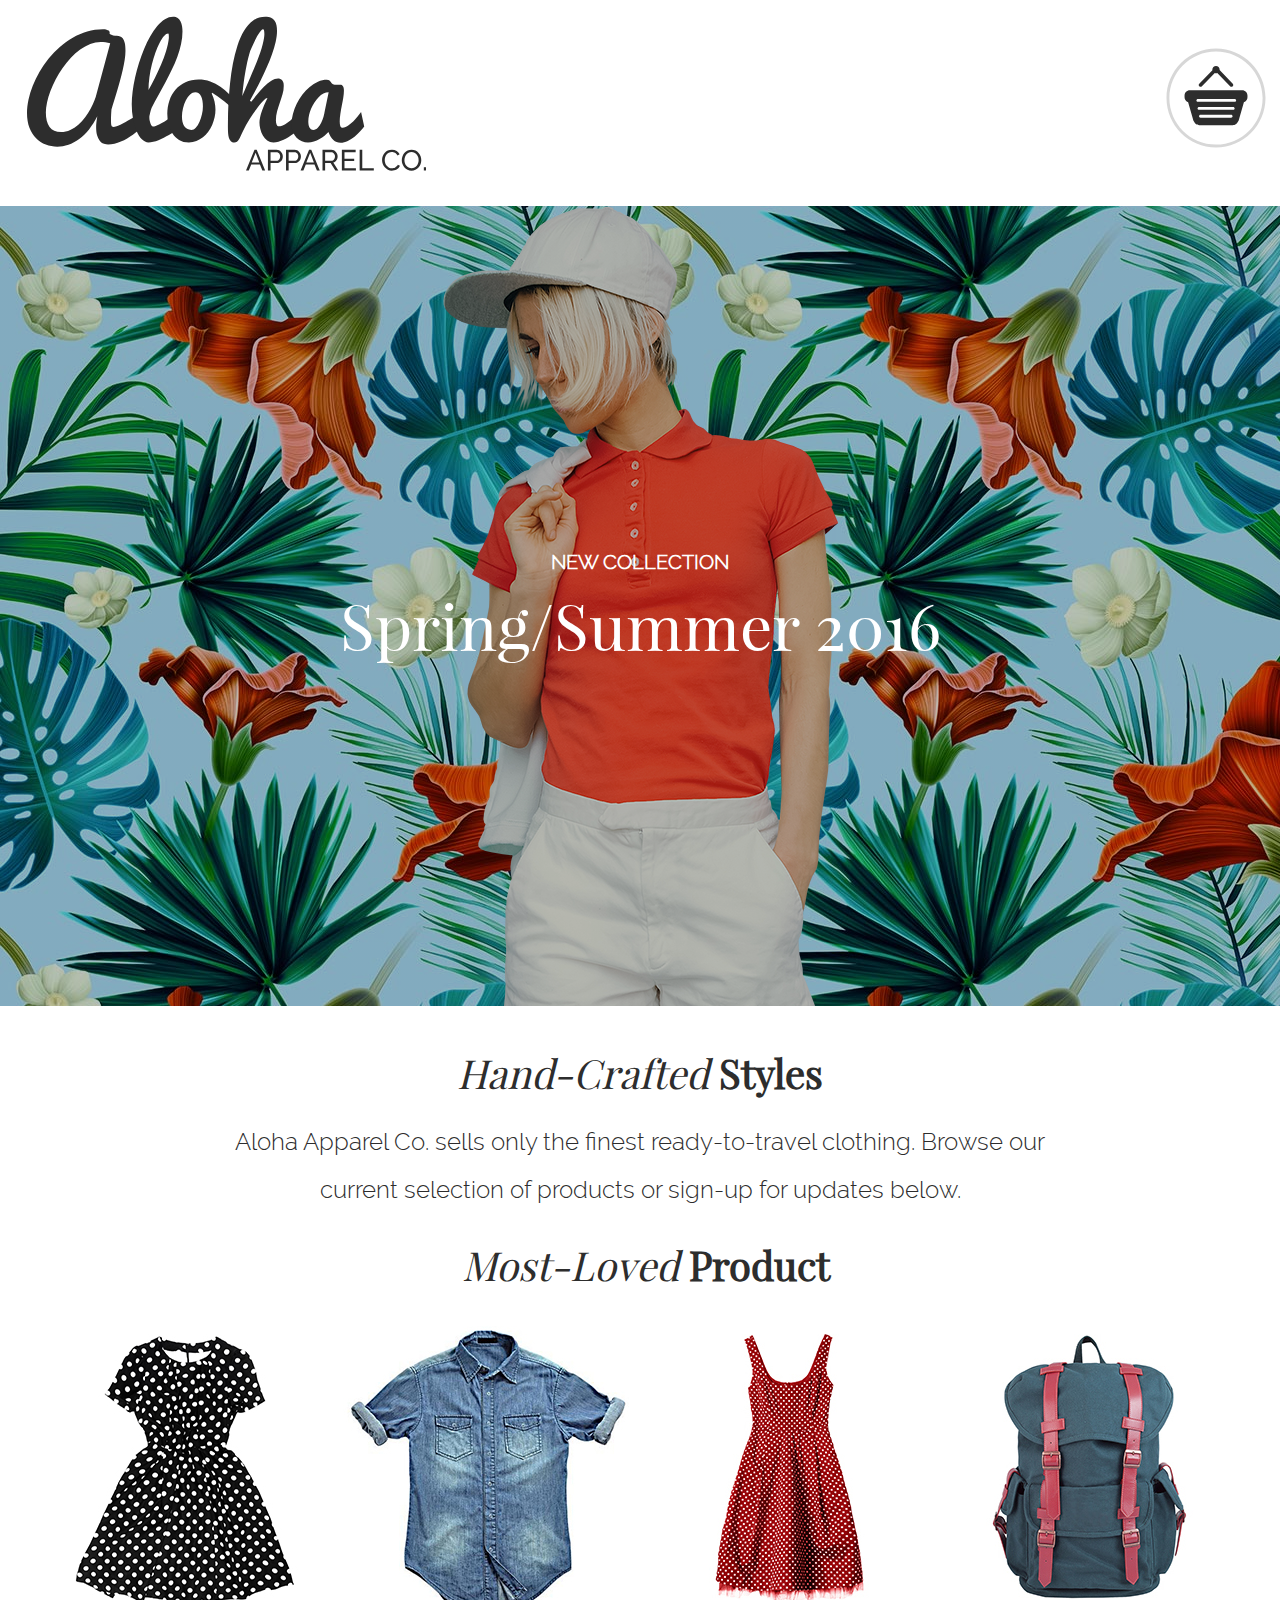
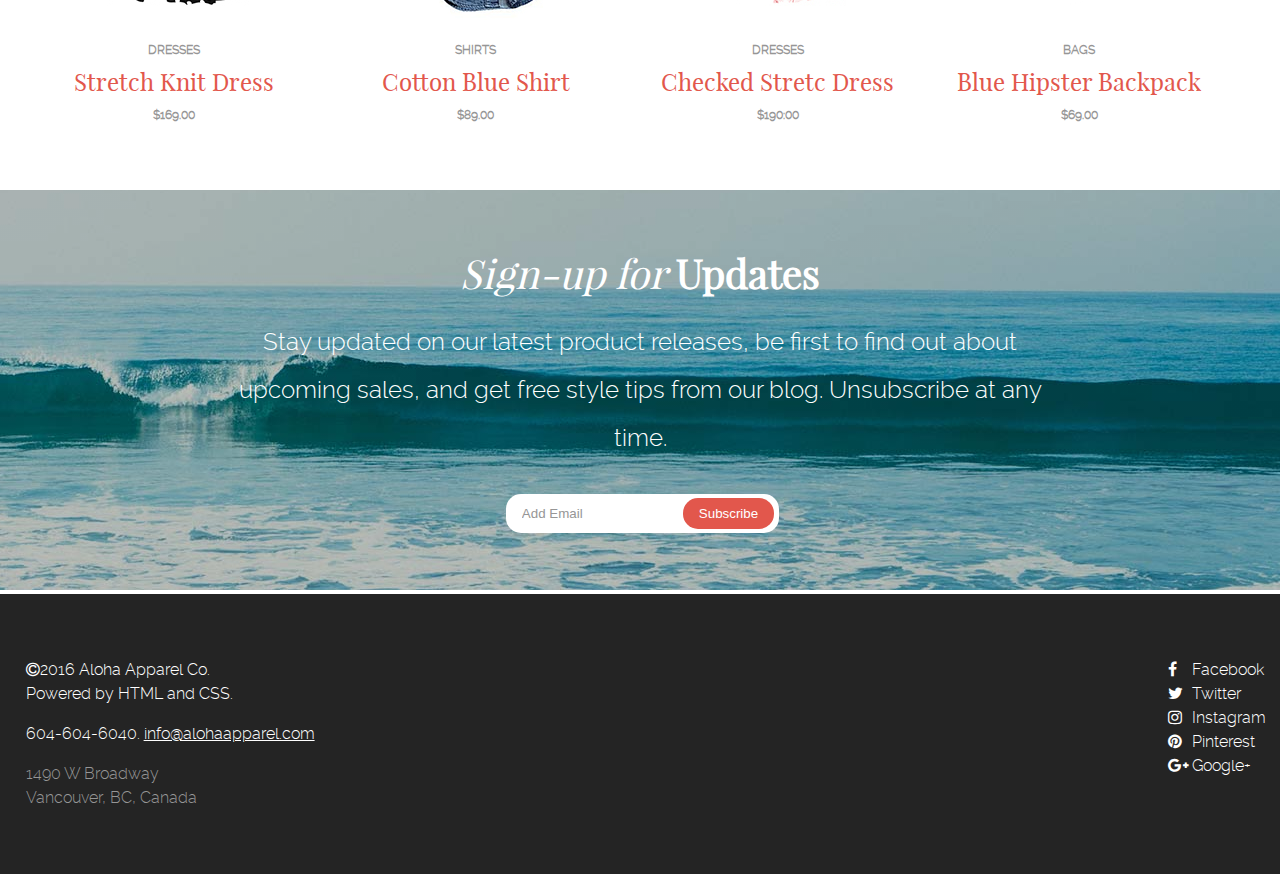
==== index.html @ 624e3cfa "init" ====
<!DOCTYPE html>
<html>
  <head>
    <meta charset="utf-8">
    <title>Aloha Shop</title>
       <link rel="stylesheet" href="style.css">
       <link rel="stylesheet" href="reset.css">
       <link rel="stylesheet" href="font-awesome-4.6.3/css/font-awesome.min.css">

  </head>
  <body >
    <!-- Header***********************************************************************************Header -->
    <header class="container">
      <!-- logo*********** -->
      <section class="topp">
      <div class="logo">
        <img src="images/aloha-logo.svg" alt="Aloha Shop logo" />
</div>
      <!-- Cart********** -->
      <div class="cart">
        <img class="cart" src ="images/cart-icon.svg" alt ="Cart Icon">
</div>
  </section>
    </header>
<!-- Hero Image*************************************************** -->
<div class="banner">
  <section class="bannertext">
    <p class="collection">NEW COLLECTION</p>
    <p class="spring">Spring/Summer 2016</p>
  </section>
</div>
<!-- Text in the website************************************* -->
    <section class="text-center">
      <h class="craft">Hand-Crafted <span class="thick">Styles</span></h>
      <p class="webtext">Aloha Apparel Co. sells only the finest ready-to-travel clothing. Browse our current selection of products or sign-up for updates below.</p>
    </section>
    <!-- 4images************************************************* -->
    <section class="container">
      <h class="craft">Most-Loved <span class="thick">Product</span></h>
  <div class="oneline">

    <div class="productwidth">
      <img src="images/stretch-knit-dress.jpg" alt="stretch knit dress">
<p class="type-price">DRESSES</p>
<p class="product">Stretch Knit Dress</p>
<p class="type-price">$169.00</p>
    </div>

      <div class="productwidth">
        <img src="images/cotton-blue-shirt.jpg" alt="cotton blue shirt">
  <P class="type-price">SHIRTS</P>
  <p class="product">Cotton Blue Shirt</p>
  <p class="type-price">$89.00</p>
      </div>
      <div class="productwidth">
        <img src="images/checked-stretch-dress.jpg" alt="checked dress" />
  <p class="type-price">DRESSES</p>
  <p class="product">Checked Stretc Dress</p>
  <p class="type-price">$190:00</p>
      </div>
    <div class="productwidth">
      <img src="images/blue-hipster-backpack.jpg" alt="blue backpack">
<p class="type-price">BAGS</p>
<p class="product">Blue Hipster Backpack</p>
<p class="type-price">$69.00</p>
    </div>
      </section>
    </div>
    <!--the sea picture***************************************  -->
    <section class="sea-banner">
      <div class="sea-text container">
        <h class="craft">Sign-up for <span class="thick">Updates</span></h>
        <p class="webtext">Stay updated on our latest product releases, be first to find out about upcoming sales, and get free style tips from our blog. Unsubscribe at any time.</p>
<!-- email********************************************** -->
        <form>
          <input type="email" name="email" value="Add Email">
          <input type="submit" name="submit" value="Subscribe">
        </form>
      </div>
    </section>
  <!-- footer****************************************************footer -->
    <footer>
      <section class="container">
        <!--Contact*********************************  -->
      <div class="contactpos">
        <p><i class="fa fa-copyright"></i>2016 Aloha Apparel Co.<br/>Powered by HTML and CSS.</p>
          <p class="number">604-604-6040. <a href ="mailto:info@alohaapparel.com">info@alohaapparel.com</a></p>
        <p class="address">1490 W Broadway<br/>Vancouver, BC, Canada</p>
      </div>
      <!-- Social icons***************************** -->
      <div class="">
        <ul class="social">
          <li><a href="#"><i class="fa fa-facebook"></i>Facebook</a></li>
          <li><a href="#"><i class="fa fa-twitter"></i>Twitter</a></li>
          <li><a href="#"><i class="fa fa-instagram"></i>Instagram</a></li>
          <li><a href="#"><i class="fa fa-pinterest"></i>Pinterest</a></li>
          <li><a href="#"><i class="fa fa-google-plus"></i>Google+</a></li>
        </ul>
      </div>
    </section>
  </footer>
  </body>
</html>
---- style.css ----
/* Generated by Font Squirrel (https://www.fontsquirrel.com) on October 2, 2016 */



@font-face {
    font-family: 'playfair_displaybold';
    src: url('fonts/playfairdisplay-bold-webfont.eot');
    src: url('fonts/playfairdisplay-bold-webfont.eot?#iefix') format('embedded-opentype'),
         url('fonts/playfairdisplay-bold-webfont.woff2') format('woff2'),
         url('fonts/playfairdisplay-bold-webfont.woff') format('woff'),
         url('fonts/playfairdisplay-bold-webfont.ttf') format('truetype'),
         url('fonts/playfairdisplay-bold-webfont.svg#playfair_displaybold') format('svg');
    font-weight: normal;
    font-style: normal;

}




@font-face {
    font-family: 'playfair_displaybold_italic';
    src: url('fonts/playfairdisplay-bolditalic-webfont.eot');
    src: url('fonts/playfairdisplay-bolditalic-webfont.eot?#iefix') format('embedded-opentype'),
         url('fonts/playfairdisplay-bolditalic-webfont.woff2') format('woff2'),
         url('fonts/playfairdisplay-bolditalic-webfont.woff') format('woff'),
         url('fonts/playfairdisplay-bolditalic-webfont.ttf') format('truetype'),
         url('fonts/playfairdisplay-bolditalic-webfont.svg#playfair_displaybold_italic') format('svg');
    font-weight: normal;
    font-style: normal;

}




@font-face {
    font-family: 'playfair_displayitalic';
    src: url('fonts/playfairdisplay-italic-webfont.eot');
    src: url('fonts/playfairdisplay-italic-webfont.eot?#iefix') format('embedded-opentype'),
         url('fonts/playfairdisplay-italic-webfont.woff2') format('woff2'),
         url('fonts/playfairdisplay-italic-webfont.woff') format('woff'),
         url('fonts/playfairdisplay-italic-webfont.ttf') format('truetype'),
         url('fonts/playfairdisplay-italic-webfont.svg#playfair_displayitalic') format('svg');
    font-weight: normal;
    font-style: normal;

}




@font-face {
    font-family: 'playfair_displayregular';
    src: url('fonts/playfairdisplay-regular-webfont.eot');
    src: url('fonts/playfairdisplay-regular-webfont.eot?#iefix') format('embedded-opentype'),
         url('fonts/playfairdisplay-regular-webfont.woff2') format('woff2'),
         url('fonts/playfairdisplay-regular-webfont.woff') format('woff'),
         url('fonts/playfairdisplay-regular-webfont.ttf') format('truetype'),
         url('fonts/playfairdisplay-regular-webfont.svg#playfair_displayregular') format('svg');
    font-weight: normal;
    font-style: normal;

}




@font-face {
    font-family: 'ralewaylight';
    src: url('fonts/raleway-light-webfont.eot');
    src: url('fonts/raleway-light-webfont.eot?#iefix') format('embedded-opentype'),
         url('fonts/raleway-light-webfont.woff2') format('woff2'),
         url('fonts/raleway-light-webfont.woff') format('woff'),
         url('fonts/raleway-light-webfont.ttf') format('truetype'),
         url('fonts/raleway-light-webfont.svg#ralewaylight') format('svg');
    font-weight: normal;
    font-style: normal;

}




@font-face {
    font-family: 'ralewaylight_italic';
    src: url('fonts/raleway-lightitalic-webfont.eot');
    src: url('fonts/raleway-lightitalic-webfont.eot?#iefix') format('embedded-opentype'),
         url('fonts/raleway-lightitalic-webfont.woff2') format('woff2'),
         url('fonts/raleway-lightitalic-webfont.woff') format('woff'),
         url('fonts/raleway-lightitalic-webfont.ttf') format('truetype'),
         url('fonts/raleway-lightitalic-webfont.svg#ralewaylight_italic') format('svg');
    font-weight: normal;
    font-style: normal;

}




@font-face {
    font-family: 'ralewaymedium';
    src: url('fonts/raleway-medium-webfont.eot');
    src: url('fonts/raleway-medium-webfont.eot?#iefix') format('embedded-opentype'),
         url('fonts/raleway-medium-webfont.woff2') format('woff2'),
         url('fonts/raleway-medium-webfont.woff') format('woff'),
         url('fonts/raleway-medium-webfont.ttf') format('truetype'),
         url('fonts/raleway-medium-webfont.svg#ralewaymedium') format('svg');
    font-weight: normal;
    font-style: normal;

}




@font-face {
    font-family: 'ralewaymedium_italic';
    src: url('fonts/raleway-mediumitalic-webfont.eot');
    src: url('fonts/raleway-mediumitalic-webfont.eot?#iefix') format('embedded-opentype'),
         url('fonts/raleway-mediumitalic-webfont.woff2') format('woff2'),
         url('fonts/raleway-mediumitalic-webfont.woff') format('woff'),
         url('fonts/raleway-mediumitalic-webfont.ttf') format('truetype'),
         url('fonts/raleway-mediumitalic-webfont.svg#ralewaymedium_italic') format('svg');
    font-weight: normal;
    font-style: normal;

}
/*******************/

body {
  font-size: 16px;
  font-family: 'ralewaylight';
  color: #2d2d2d;
  line-height: 3;
  line-height: 2;
}
/*header-------------------*/
header {
  overflow: hidden;
}
.topp {
  padding-top: 1rem;
  position: relative;
}
.logo {
  float: left;
;
}
.cart {
  float: right;
 cursor: pointer;
 margin-top: 1rem;
}
  /*----------------------*/
  .banner {
    margin-top: 2rem;
    margin-bottom: 3rem;
    background:
    linear-gradient(rgba(0,0,0,0.25),rgba(0,0,0,0.25)),
  url('images/banner-girl.png') no-repeat center top,
  url('images/flower-bkgd.jpg');
  height: 800px;
  position: relative;
  width: 100%
  }
  .bannertext {
    color: white;
     left: 50%;
     position: absolute;
     text-align: center;
     transform: translate(-50%, -50%);
     top: 50%;
  }
  /********************************/
.collection {
  font-size: 1.25rem;
  font-style: normal;
  font-weight: bold;
  font-family: 'ralewaylight';

}
.spring {
  font-family: 'playfair_displayregular';
  padding-top: 1.5rem;
  font-size: 4rem;
}
/************************************************webtext*/
.craft {
  font-family: 'playfair_displayregular';
  text-align: center;
  font-size: 2.5rem;
  font-style: italic;
  display: block;
  margin-bottom: 1.5rem;
}
.thick {
  font-weight: bold;
  font-style: normal;
}
.webtext {
  text-align: center;
  width: 830px;
  margin-right: auto;
  margin-left: auto;
  margin-bottom: 2rem;
  font-size: 1.5rem;
  font-family: 'ralewaylight';
  line-height: 2;

}
/*******************************/
.oneline div {
    display: inline-block;
    margin-bottom: 4rem;
  }
.container {
  margin:0 auto;
  padding: 0 2%;
  max-width: 1240px;
  width: 100%;
  display: block;

}
.productwidth {
  width: 24%;
  text-align: center;
  line-height: 1.8;
}
/************************************/
.type-price {
  font-size: .75rem;
font-weight: bold;
color: #969696;
font-family: 'ralewaylight';

}
.product {
  font-family: 'playfair_displayregular';
font-size: 1.5rem;
color: #e2574c;
}
/***************************/


.sea-banner {
  display: block;
  background:  linear-gradient(rgba(0,0,0,0.25),rgba(0,0,0,0.25)),
  url('images/wave-bkgd.jpg') no-repeat center bottom;

  position: relative;
height: 25rem;
margin-bottom: .25rem;
}
.sea-text {
  color: white;
  padding: 4rem 0;
text-align: center;
width: 100%;
font-family: 'ralewaylight';

}
/***************************/
.sea-banner input {
  border-radius: 15px;
  border: 0;
}
.sea-banner input[type="email"] {
color: #969696;
padding: .75rem 5rem .75rem 1rem;
}
.sea-banner input[type="submit"] {
background-color:  #e2574c;
padding: .5rem 1rem;
cursor: pointer;
color: white;
margin-left: -6.25rem;
position: relative;

}
.sea-banner input[type="submit"]:hover,
input[type="submit"]:active {
  background-color: #b64036;
}
/***************************/
footer {
  color: white;
  background-color: #242424;
  overflow: hidden;
  font-family: 'playfair_displayregular';
}
.contactpos {
  float: left;
  margin-top: 4rem;
  margin-bottom: 4rem;
  line-height: 1.5;
  color: white;
  font-family: 'ralewaylight';

}
.number {
  padding-top: 1rem;
  padding-bottom: 1rem;
}
.number a[href="mailto:info@alohaapparel.com"] {
  color: white;
}
.number a[href="mailto:info@alohaapparel.com"]:hover {
  color: #e2574c;
}
.address {
color: #969696;
}
.social {
  margin-top: 4rem;
  margin-bottom: 4rem;
  list-style-type: none;
  line-height: 1.5;
  float: right;
  font-family: 'ralewaylight';
}
.social a[href="#"] {
  color: white;
  text-decoration: none;

}
.social a[href="#"]:hover {
  color: #e2574c;
}
.social i {
  min-width: 1.5rem;
}
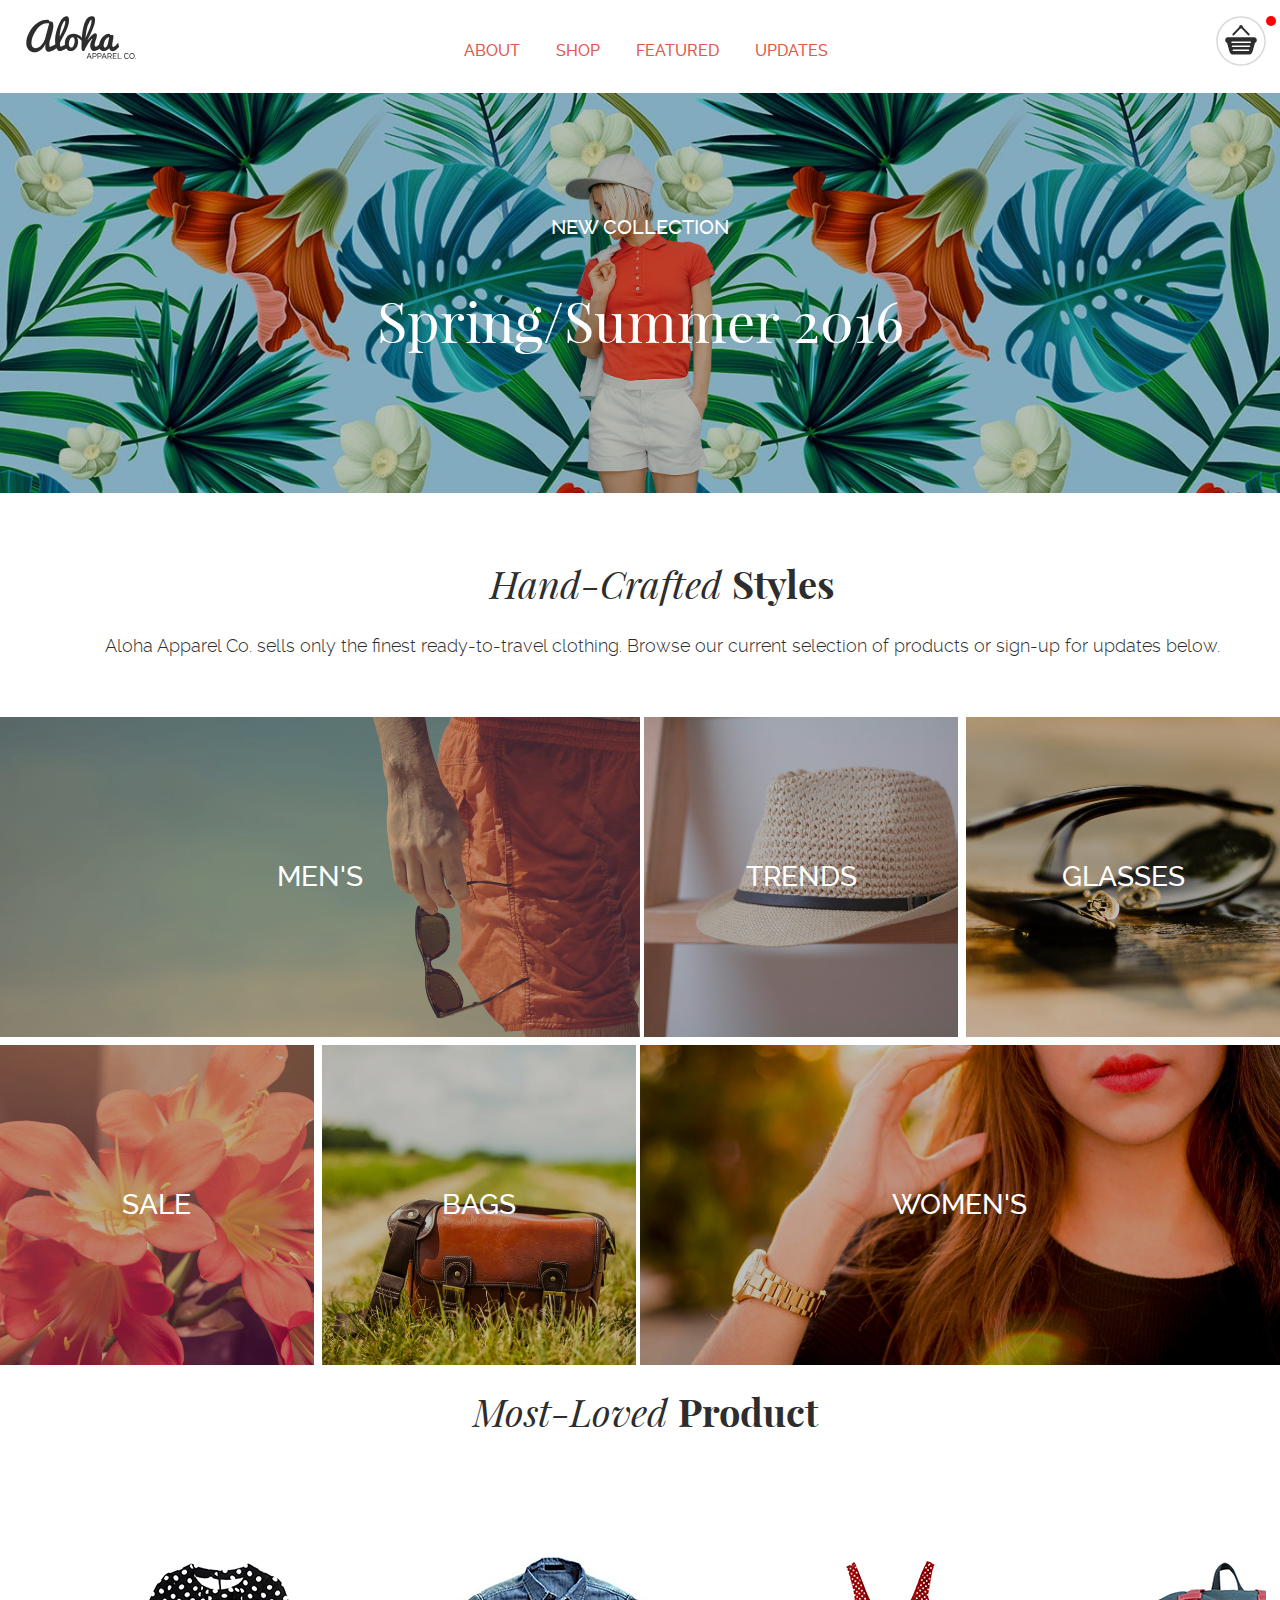
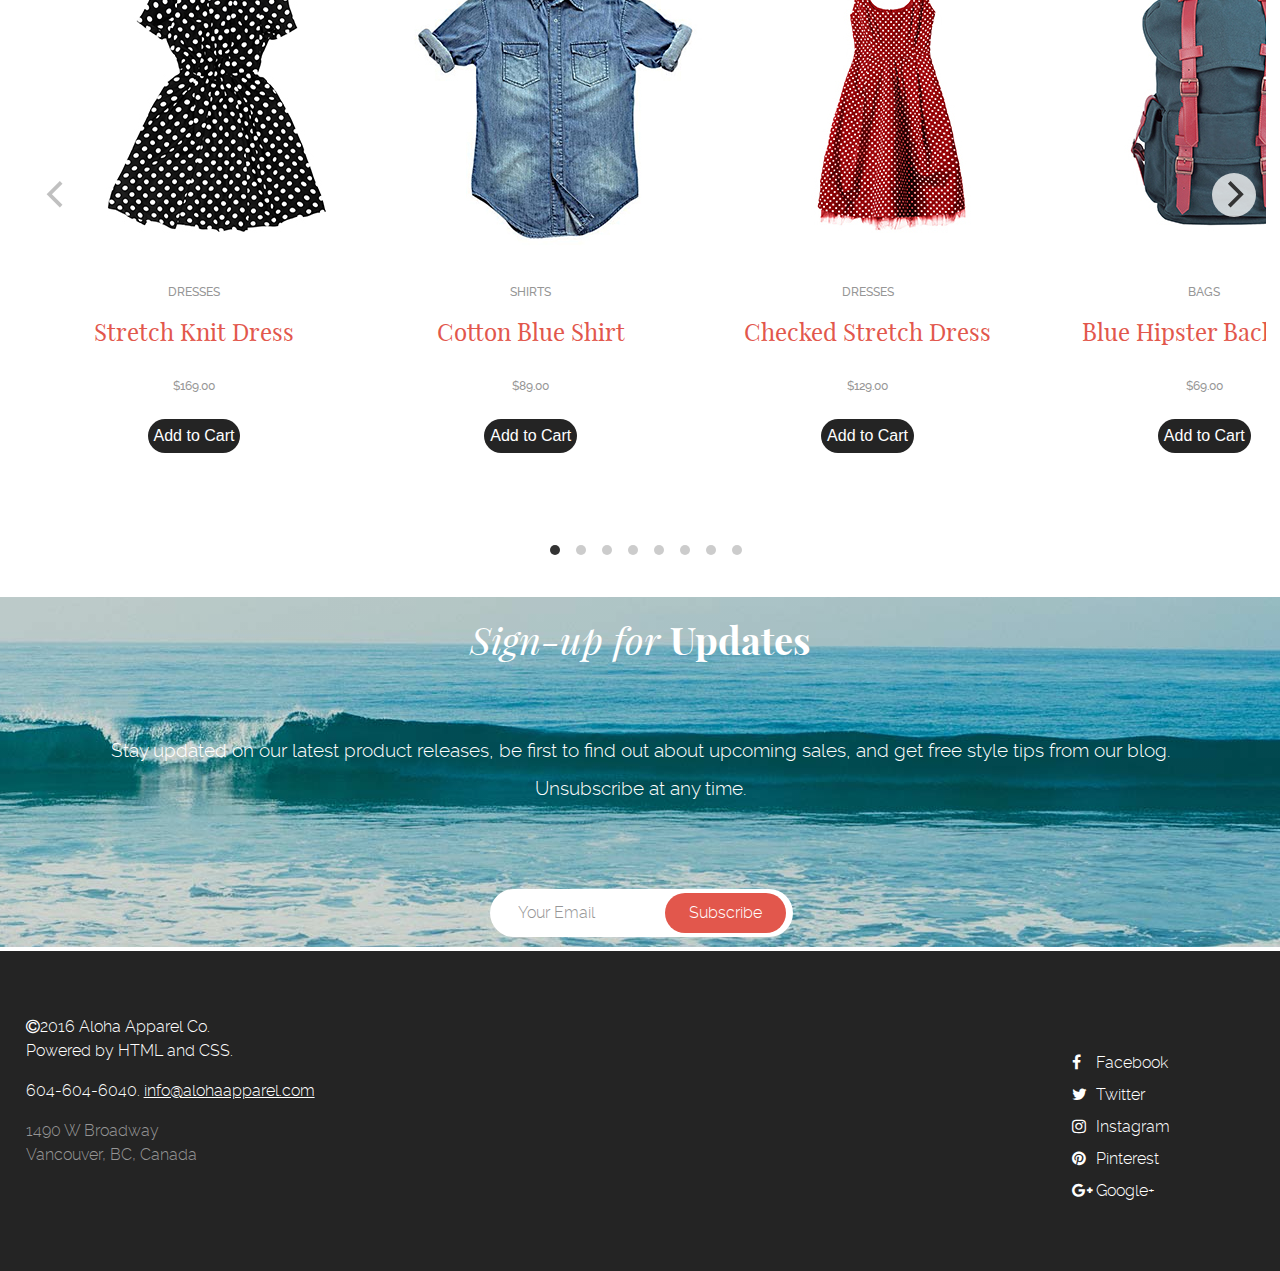
==== commit 8e10318e: "init" ====
--- a/index.html
+++ b/index.html
@@ -2,78 +2,146 @@
 <html>
   <head>
     <meta charset="utf-8">
+    <meta name="viewport" content="width=device-width, initial-scale=1">
     <title>Aloha Shop</title>
+
+    <link rel="stylesheet" href="reset.css">
+    <link rel="stylesheet" href="flickity.min.css" />
        <link rel="stylesheet" href="style.css">
-       <link rel="stylesheet" href="reset.css">
        <link rel="stylesheet" href="font-awesome-4.6.3/css/font-awesome.min.css">
-
   </head>
   <body >
-    <!-- Header***********************************************************************************Header -->
+    <!-- Header**********************************************Header -->
     <header class="container">
       <!-- logo*********** -->
-      <section class="topp">
+      <h1 class="reader">Aloha</h1>
+      <section class="top">
+
       <div class="logo">
         <img src="images/aloha-logo.svg" alt="Aloha Shop logo" />
 </div>
       <!-- Cart********** -->
       <div class="cart">
-        <img class="cart" src ="images/cart-icon.svg" alt ="Cart Icon">
+        <img class="cart" src ="images/cart-icon.svg" alt ="Cart Icon"><span class="counter" id="counter"></span>
 </div>
-  </section>
+  <nav class="navigation">
+    <ul>
+      <li><a href="#about">About</a></li>
+      <li><a href="#products">Shop</a></li>
+      <li><a href="#featured">Featured</a></li>
+      <li><a href="#updates">Updates</a></li>
+    </ul>
+  </nav>
+</section>
+
     </header>
 <!-- Hero Image*************************************************** -->
 <div class="banner">
-  <section class="bannertext">
-    <p class="collection">NEW COLLECTION</p>
+  <section class="bannertext container">
+    <p class="collection">New Collection</p>
     <p class="spring">Spring/Summer 2016</p>
   </section>
 </div>
 <!-- Text in the website************************************* -->
-    <section class="text-center">
-      <h class="craft">Hand-Crafted <span class="thick">Styles</span></h>
-      <p class="webtext">Aloha Apparel Co. sells only the finest ready-to-travel clothing. Browse our current selection of products or sign-up for updates below.</p>
+    <section class="webtext" id='about'>
+      <div class="container">
+      <h2>Hand-Crafted <span class="thick">Styles</span></h2>
+      <p>Aloha Apparel Co. sells only the finest ready-to-travel clothing. Browse our current selection of products or sign-up for updates below.</p>
+    </div>
     </section>
-    <!-- 4images************************************************* -->
-    <section class="container">
-      <h class="craft">Most-Loved <span class="thick">Product</span></h>
-  <div class="oneline">
-
+    <!-- products************************************************ -->
+<section id="products">
+  <div class="products-container">
+    <div class="rectangular-product mens">
+      <span class="product-name"><a href="#">Men's</a></span>
+    </div>
+    <div class="square-product trends">
+      <span class="product-name"><a href="#">Trends</a></span>
+    </div>
+    <div class="square-product glasses">
+      <span class="product-name"><a href="#">Glasses</a></span>
+    </div>
+    <div class="square-product sale">
+      <span class="product-name"><a href="#">Sale</a></span>
+    </div>
+    <div class="square-product bags">
+      <span class="product-name"><a href="#">Bags</a></span>
+    </div>
+    <div class="rectangular-product womens">
+      <span class="product-name"><a href="#">Women's</a></span>
+    </div>
+  </div>
+</section>
+    <!-- 8images************************************************* -->
+    <section class="container" id="featured">
+      <h2 class="">Most-Loved <span class="thick">Product</span></h2>
+  <div class="main-carousel">
     <div class="productwidth">
-      <img src="images/stretch-knit-dress.jpg" alt="stretch knit dress">
-<p class="type-price">DRESSES</p>
-<p class="product">Stretch Knit Dress</p>
+      <img src="images/stretch-knit-dress.jpg" alt="Image of stretch knit dress">
+<p class="type-price">Dresses</p>
+<h3 class="product">Stretch Knit Dress</h3>
 <p class="type-price">$169.00</p>
+<button class="add-cart-button">Add to Cart</button>
     </div>
-
       <div class="productwidth">
-        <img src="images/cotton-blue-shirt.jpg" alt="cotton blue shirt">
-  <P class="type-price">SHIRTS</P>
-  <p class="product">Cotton Blue Shirt</p>
+        <img src="images/cotton-blue-shirt.jpg" alt="Image of cotton blue shirt">
+  <P class="type-price">Shirts</P>
+  <h3 class="product">Cotton Blue Shirt</h3>
   <p class="type-price">$89.00</p>
+  <button class="add-cart-button">Add to Cart</button>
       </div>
       <div class="productwidth">
-        <img src="images/checked-stretch-dress.jpg" alt="checked dress" />
-  <p class="type-price">DRESSES</p>
-  <p class="product">Checked Stretc Dress</p>
-  <p class="type-price">$190:00</p>
+        <img src="images/checked-stretch-dress.jpg" alt="Image of checked stretch dress" />
+  <p class="type-price">Dresses</p>
+  <h3 class="product">Checked Stretch Dress</h3>
+  <p class="type-price">$129.00</p>
+  <button class="add-cart-button">Add to Cart</button>
       </div>
-    <div class="productwidth">
-      <img src="images/blue-hipster-backpack.jpg" alt="blue backpack">
-<p class="type-price">BAGS</p>
-<p class="product">Blue Hipster Backpack</p>
-<p class="type-price">$69.00</p>
-    </div>
+      <div class="productwidth">
+        <img src="images/blue-hipster-backpack.jpg" alt="Image of blue backpack">
+  <p class="type-price">Bags</p>
+  <h3 class="product">Blue Hipster Backpack</h3>
+  <p class="type-price">$69.00</p>
+  <button class="add-cart-button">Add to Cart</button>
+      </div>
+      <div class="productwidth">
+        <img src="images/demin-overall-shorts.jpg" alt="Image of demin overall shorts" />
+  <p class="type-price">Demin</p>
+  <h3 class="product">Demin Overall Shorts</h3>
+  <p class="type-price">$89.00</p>
+  <button class="add-cart-button">Add to Cart</button>
+      </div>
+      <div class="productwidth">
+        <img src="images/pink-dotted-dress.jpg" alt="Image of pink dotted dress" />
+  <p class="type-price">Dresses</p>
+  <h3 class="product">Pink Dotted Dress</h3>
+  <p class="type-price">$99.00</p>
+  <button class="add-cart-button">Add to Cart</button>
+      </div>
+      <div class="productwidth">
+        <img src="images/blue-silk-dress.jpg" alt="Image of blue silk dress" />
+      <p class="type-price">Dresses</p>
+      <h3 class="product">Blue Silk Dress</h3>
+      <p class="type-price">$119.00</p>
+      <button class="add-cart-button">Add to Cart</button>
+      </div>
+      <div class="productwidth">
+        <img src="images/cotton-yellow-tshirt.jpg" alt="Image of cotton yellow tshirt" />
+  <p class="type-price">Shirts</p>
+  <h3 class="product">Cotton Yellow Tshirt</h3>
+  <p class="type-price">$39.00</p>
+  <button class="add-cart-button">Add to Cart</button>
+      </div>
       </section>
     </div>
     <!--the sea picture***************************************  -->
-    <section class="sea-banner">
+    <section class="sea-banner" id="updates">
       <div class="sea-text container">
-        <h class="craft">Sign-up for <span class="thick">Updates</span></h>
+        <h2 class="craft">Sign-up for <span class="thick">Updates</span></h2>
         <p class="webtext">Stay updated on our latest product releases, be first to find out about upcoming sales, and get free style tips from our blog. Unsubscribe at any time.</p>
 <!-- email********************************************** -->
-        <form>
-          <input type="email" name="email" value="Add Email">
+        <form class="input-form">
+          <input type="email" name="email" value="Your Email" id="the-email">
           <input type="submit" name="submit" value="Subscribe">
         </form>
       </div>
@@ -81,7 +149,8 @@
   <!-- footer****************************************************footer -->
     <footer>
       <section class="container">
-        <!--Contact*********************************  -->
+      <div class="position-footer">
+          <!--Contact*********************************  -->
       <div class="contactpos">
         <p><i class="fa fa-copyright"></i>2016 Aloha Apparel Co.<br/>Powered by HTML and CSS.</p>
           <p class="number">604-604-6040. <a href ="mailto:info@alohaapparel.com">info@alohaapparel.com</a></p>
@@ -90,14 +159,20 @@
       <!-- Social icons***************************** -->
       <div class="">
         <ul class="social">
-          <li><a href="#"><i class="fa fa-facebook"></i>Facebook</a></li>
-          <li><a href="#"><i class="fa fa-twitter"></i>Twitter</a></li>
-          <li><a href="#"><i class="fa fa-instagram"></i>Instagram</a></li>
-          <li><a href="#"><i class="fa fa-pinterest"></i>Pinterest</a></li>
-          <li><a href="#"><i class="fa fa-google-plus"></i>Google+</a></li>
+          <li><a href="#"><i class="fa fa-facebook"></i><span class="social-name">Facebook</span></a></li>
+          <li><a href="#"><i class="fa fa-twitter"></i><span class="social-name">Twitter</span></a></li>
+          <li><a href="#"><i class="fa fa-instagram"></i><span class="social-name">Instagram</span></a></li>
+          <li><a href="#"><i class="fa fa-pinterest"></i><span class="social-name">Pinterest</span></a></li>
+          <li><a href="#"><i class="fa fa-google-plus"></i><span class="social-name">Google+</span></a></li>
         </ul>
+      </div>
       </div>
     </section>
   </footer>
+  <!-- JavaScript*********************** -->
+  <script src="jquery-3.1.1.js"></script>
+  <script src="flickity.pkgd.min.js"></script>
+  <script src="main.js"></script>
+
   </body>
 </html>
--- a/style.css
+++ b/style.css
@@ -3,14 +3,14 @@
 
 
 @font-face {
-    font-family: 'playfair_displaybold';
+    font-family: 'playfair_display';
     src: url('fonts/playfairdisplay-bold-webfont.eot');
     src: url('fonts/playfairdisplay-bold-webfont.eot?#iefix') format('embedded-opentype'),
          url('fonts/playfairdisplay-bold-webfont.woff2') format('woff2'),
          url('fonts/playfairdisplay-bold-webfont.woff') format('woff'),
          url('fonts/playfairdisplay-bold-webfont.ttf') format('truetype'),
          url('fonts/playfairdisplay-bold-webfont.svg#playfair_displaybold') format('svg');
-    font-weight: normal;
+    font-weight: bold;;
     font-style: normal;
 
 }
@@ -19,23 +19,23 @@
 
 
 @font-face {
-    font-family: 'playfair_displaybold_italic';
+    font-family: 'playfair_display';
     src: url('fonts/playfairdisplay-bolditalic-webfont.eot');
     src: url('fonts/playfairdisplay-bolditalic-webfont.eot?#iefix') format('embedded-opentype'),
          url('fonts/playfairdisplay-bolditalic-webfont.woff2') format('woff2'),
          url('fonts/playfairdisplay-bolditalic-webfont.woff') format('woff'),
          url('fonts/playfairdisplay-bolditalic-webfont.ttf') format('truetype'),
          url('fonts/playfairdisplay-bolditalic-webfont.svg#playfair_displaybold_italic') format('svg');
-    font-weight: normal;
-    font-style: normal;
-
-}
-
-
-
-
-@font-face {
-    font-family: 'playfair_displayitalic';
+    font-weight: bold;;
+    font-style: italic;;
+
+}
+
+
+
+
+@font-face {
+    font-family: 'playfair_display';
     src: url('fonts/playfairdisplay-italic-webfont.eot');
     src: url('fonts/playfairdisplay-italic-webfont.eot?#iefix') format('embedded-opentype'),
          url('fonts/playfairdisplay-italic-webfont.woff2') format('woff2'),
@@ -43,15 +43,15 @@
          url('fonts/playfairdisplay-italic-webfont.ttf') format('truetype'),
          url('fonts/playfairdisplay-italic-webfont.svg#playfair_displayitalic') format('svg');
     font-weight: normal;
-    font-style: normal;
-
-}
-
-
-
-
-@font-face {
-    font-family: 'playfair_displayregular';
+    font-style: italic;;
+
+}
+
+
+
+
+@font-face {
+    font-family: 'playfair_display';
     src: url('fonts/playfairdisplay-regular-webfont.eot');
     src: url('fonts/playfairdisplay-regular-webfont.eot?#iefix') format('embedded-opentype'),
          url('fonts/playfairdisplay-regular-webfont.woff2') format('woff2'),
@@ -67,7 +67,7 @@
 
 
 @font-face {
-    font-family: 'ralewaylight';
+    font-family: 'raleway';
     src: url('fonts/raleway-light-webfont.eot');
     src: url('fonts/raleway-light-webfont.eot?#iefix') format('embedded-opentype'),
          url('fonts/raleway-light-webfont.woff2') format('woff2'),
@@ -83,7 +83,7 @@
 
 
 @font-face {
-    font-family: 'ralewaylight_italic';
+    font-family: 'raleway';
     src: url('fonts/raleway-lightitalic-webfont.eot');
     src: url('fonts/raleway-lightitalic-webfont.eot?#iefix') format('embedded-opentype'),
          url('fonts/raleway-lightitalic-webfont.woff2') format('woff2'),
@@ -91,22 +91,22 @@
          url('fonts/raleway-lightitalic-webfont.ttf') format('truetype'),
          url('fonts/raleway-lightitalic-webfont.svg#ralewaylight_italic') format('svg');
     font-weight: normal;
-    font-style: normal;
-
-}
-
-
-
-
-@font-face {
-    font-family: 'ralewaymedium';
+    font-style: italic;;
+
+}
+
+
+
+
+@font-face {
+    font-family: 'raleway';
     src: url('fonts/raleway-medium-webfont.eot');
     src: url('fonts/raleway-medium-webfont.eot?#iefix') format('embedded-opentype'),
          url('fonts/raleway-medium-webfont.woff2') format('woff2'),
          url('fonts/raleway-medium-webfont.woff') format('woff'),
          url('fonts/raleway-medium-webfont.ttf') format('truetype'),
          url('fonts/raleway-medium-webfont.svg#ralewaymedium') format('svg');
-    font-weight: normal;
+    font-weight: bold;;
     font-style: normal;
 
 }
@@ -115,218 +115,470 @@
 
 
 @font-face {
-    font-family: 'ralewaymedium_italic';
+    font-family: 'raleway';
     src: url('fonts/raleway-mediumitalic-webfont.eot');
     src: url('fonts/raleway-mediumitalic-webfont.eot?#iefix') format('embedded-opentype'),
          url('fonts/raleway-mediumitalic-webfont.woff2') format('woff2'),
          url('fonts/raleway-mediumitalic-webfont.woff') format('woff'),
          url('fonts/raleway-mediumitalic-webfont.ttf') format('truetype'),
          url('fonts/raleway-mediumitalic-webfont.svg#ralewaymedium_italic') format('svg');
+    font-weight: bold;;
+    font-style: italic;;
+
+}
+/*******************/
+html {
+  font-size: 14px;
+
+}
+  body, button, input {
+    font-family: 'raleway', sans-serif;
+    color: #2d2d2d;
+font-size: 1rem;
+line-height: 2;
+  }
+  h1, h2, h3 {
+    font-family: 'playfair_display', serif;;
+    line-height: 1;
+  }
+  h2 {
+    font-size: 2.4rem;
+    font-style: italic;
+    padding: 1.5rem;
+    text-align: center;
+  }
+  .reader {
+    overflow: hidden;
+    display: none;
+  }
+  .clearfix:before,
+  .clearfix:after {
+     content: "";
+     display: table;
+     clear: both;
+  }
+  /*header-------------------*/
+  .counter {
+  	position: absolute;;
+      background-color: red;
+      border-radius: 50%;
+      color: white;
+      padding: 5px;
+      font-weight: bold;
+      text-align: right;
+  }
+  .add-cart-button {
+	margin-top: 5px;
+	font-family: 'railway', sans-serif;
+  border-radius: 25px;
+  border: 0;
+  background-color: #242424;
+  color: white;
+}
+  .top {
+  display: flex;
+  flex-wrap: wrap;
+  justify-content: space-between;
+  padding-top: 1rem;
+  padding-bottom: .5rem;
+
+  }
+  .logo {
+align-self: flex-start;
+flex: 0 1 50%;
+  }
+  .logo img {
+    max-width: 110px;
+  }
+  .cart {
+   cursor: pointer;
+   width: 50px;
+   flex: 0 1 50%;
+   text-align: right;
+  }
+  .navigation {
+text-transform: uppercase;
+align-self: center;
+flex: 1 0 auto;
+  }
+  .navigation ul {
+    text-align: center;
+    border-top: 1px solid;
+    border-color: #d7d7d7;
+  }
+  .navigation li {
+    display: inline-block;
+    font-weight: bold;
+    margin: 0 1rem;
+    padding-top: .5rem;
+
+  }
+  a {
+    color: #e2574c;
+    text-decoration: none;
+  }
+  a:hover {
+   color: #b64036;
+}
+
+    /*----------------------*/
+    .banner {
+      margin-top: .5rem;
+      background:
+      linear-gradient( to bottom, rgba(0,0,0,0.25) 0%, rgba(0,0,0,0.25) 100% ),
+    url('images/banner-girl.png') no-repeat center 60px,
+    url('images/flower-bkgd.jpg') repeat-x center top;
+    height: 400px;
+    position: relative;
+    background-size: cover, 150px 370px, cover;
+    }
+    .bannertext {
+      color: white;
+       left: 50%;
+       top: 50%;
+       width: 80%;
+       transform: translate(-50%, -50%);
+       position: absolute;
+       text-align: center;
+    }
+    /********************************/
+  .collection {
+    text-transform: uppercase;
+    font-size: 1.25rem;
+    font-style: normal;
+    font-weight: bold;
+    font-family: 'raleway', sans-serif;
+  }
+  .spring {
+    margin-top: 1.25rem;
+    font-family: 'playfair_display', serif;;
+    font-size: 2.5rem;
     font-weight: normal;
+  }
+  /************************************************webtext*/
+  .thick {
+    font-weight: bold;
     font-style: normal;
-
-}
-/*******************/
-
-body {
-  font-size: 16px;
-  font-family: 'ralewaylight';
-  color: #2d2d2d;
-  line-height: 3;
-  line-height: 2;
-}
-/*header-------------------*/
-header {
-  overflow: hidden;
-}
-.topp {
-  padding-top: 1rem;
+  }
+  .webtext {
+    text-align: center;
+    padding: 3rem 5rem;
+  }
+  .webtext p {
+    font-size: 1.15rem;
+  }
+  /*******************************/
+.products-container {
+  display: flex;
+  flex-wrap: wrap;
+}
+.rectangular-product {
+  flex: 2 0 100%;
+  max-width: 100%;
+  border: 4px  solid white;
+  border-left: 0;
+  border-right: 0;
+
+}
+.square-product {
+  flex: 1 0 45%;
+  max-width: 50%;
+  border: 4px solid white;
+
+}
+.mens {
+    background:linear-gradient( to bottom, rgba(0,0,0,0.25) 0%, rgba(0,0,0,0.25) 100% ),
+      url('images/mens-category.jpg') no-repeat;
+      background-size: cover;
+position: relative;
+height: 50vw;
+
+  }
+.trends {
+  background:linear-gradient( to bottom, rgba(0,0,0,0.25) 0%, rgba(0,0,0,0.25) 100% ),
+   url('images/trends-category.jpg') no-repeat;
+     background-size: cover;
+   height: 50vw;
+border-left: 0;
+   position: relative;
+
+
+}
+.glasses {
+  background:linear-gradient( to bottom, rgba(0,0,0,0.25) 0%, rgba(0,0,0,0.25) 100% ),
+   url('images/glasses-category.jpg') no-repeat;
+     background-size: cover;
+   height: 50vw;
+border-right: 0;
+   position: relative;
+
+
+}
+.sale {
+  background:linear-gradient( to bottom, rgba(0,0,0,0.25) 0%, rgba(0,0,0,0.25) 100% ),
+   url('images/sale-category.jpg') no-repeat;
+     background-size: cover;
+   height: 50vw;
+border-left: 0;
+   position: relative;
+
+
+}
+.bags {
+  background:linear-gradient( to bottom, rgba(0,0,0,0.25) 0%, rgba(0,0,0,0.25) 100% ),
+   url('images/bags-category.jpg') no-repeat;
+    background-size: cover;
+  height: 50vw;
+border-right: 0;
   position: relative;
+
+
+}
+.womens {
+  background:linear-gradient( to bottom, rgba(0,0,0,0.25) 0%, rgba(0,0,0,0.25) 100% ),
+   url('images/womens-category.jpg') no-repeat;
+     background-size: cover;
+   height: 50vw;
+   border-left: 0;
+   border-right: 0;
+   position: relative;
+}
+.product-name a {
+  color: white;
+  top: 50%;
+  left: 50%;
+  transform: translate(-50%, -50%);
+  position: absolute;
+  text-transform: uppercase;
+  font-size: 1.75rem;
+font-weight: bold;
+font-family: 'raleway', sans-serif;
+}
+.product-name a:hover {
+   color: #f5ebc6;
+}
+  /*******************************/
+
+  .container {
+    margin:0 auto;
+    padding: 0 2%;
+    width: 100%;
+  }
+  .productwidth {
+    width: 100%;
+    text-align: center;
+    line-height: 1.8;
+    padding: 5rem 2rem;
+
+  }
+  .main-carousel {
+margin-bottom: 4rem;
+text-align: center;
+  }
+  /************************************/
+  .type-price {
+    font-size: .75rem;
+  font-weight: bold;
+  color: #969696;
+  font-family: 'raleway', serif;;
+text-transform: uppercase;
+padding: 1rem;
+
+  }
+  .product {
+    font-family: 'playfair_display',sans-serif;;
+  font-size: 1.5rem;
+  color: #e2574c;
+  padding-bottom: 1rem;
+  }
+  /***************************/
+
+
+  .sea-banner {
+    display: block;
+    background:  linear-gradient( to bottom, rgba(0,0,0,0.15) 0%,rgba(0,0,0,0.15) 100%),
+    url('images/wave-bkgd.jpg') no-repeat center bottom;
+    position: relative;
+  margin-bottom: .25rem;
+  height: 350px;
+  }
+  .sea-text {
+    color: white;
+    padding:  0;
+  text-align: center;
+  width: 100%;
+  font-family: 'raleway', serif;
+  font-size: 1.2rem;
+
+  }
+  /***************************/
+  .sea-banner input {
+    border-radius: 25px;
+    border: 0;
+  }
+  .input-form {
+  display: block;
+margin: 2rem auto 0;
+position: relative;
+width: 300px;
+}
+  .sea-banner input[type="email"] {
+  color: #969696;
+  padding: .5rem 1.75rem;
+  padding-right: 85px;
+width: 190px;
+  }
+  .sea-banner input[type="submit"] {
+  background-color:  #e2574c;
+  padding: .25rem 1.5rem;
+  cursor: pointer;
+  color: white;
+top: .25rem;
+right: .25rem;
+  position: absolute;;
+  }
+  .sea-banner input[type="submit"]:hover,
+  input[type="submit"]:active {
+    background-color: #b64036;
+  }
+  /***************************/
+  footer {
+    color: white;
+    background-color: #242424;
+    overflow: hidden;
+    font-family: 'playfair_display', serif;
+    text-align: center;
+  }
+  .contactpos {
+    margin-top: 4rem;
+    margin-bottom: 4rem;
+    line-height: 1.5;
+    color: white;
+    font-family: 'raleway', sans-serif;
+
+  }
+  .number {
+    padding-top: 1rem;
+    padding-bottom: 1rem;
+  }
+  .number a[href="mailto:info@alohaapparel.com"] {
+    color: white;
+    text-decoration: underline;
+  }
+  .number a[href="mailto:info@alohaapparel.com"]:hover {
+    color: #e2574c;
+  }
+  .address {
+  color: #969696;
+  }
+  .social {
+    margin-top: 4rem;
+    margin-bottom: 4rem;
+    list-style-type: none;
+    line-height: 1.5;
+    font-family: 'raleway';
+  }
+  .social a[href="#"] {
+    color: white;
+  }
+  .social a[href="#"]:hover {
+    color: #e2574c;
+  }
+  .social i {
+    min-width: 1.5rem;
+  }
+  .social li {
+    display: inline-block;
+  }
+  .social-name {
+    display: none;
+  }
+  /*Tablet View**********************************/
+@media all and (min-width: 600px) {
+  html {
+    font-size: 16px;
+  }
+.top {
+  flex-wrap: nowrap;
 }
 .logo {
-  float: left;
-;
+order: 1;
+flex-basis: 15%;
 }
 .cart {
-  float: right;
- cursor: pointer;
- margin-top: 1rem;
-}
-  /*----------------------*/
-  .banner {
-    margin-top: 2rem;
-    margin-bottom: 3rem;
-    background:
-    linear-gradient(rgba(0,0,0,0.25),rgba(0,0,0,0.25)),
-  url('images/banner-girl.png') no-repeat center top,
-  url('images/flower-bkgd.jpg');
-  height: 800px;
-  position: relative;
-  width: 100%
-  }
-  .bannertext {
-    color: white;
-     left: 50%;
-     position: absolute;
-     text-align: center;
-     transform: translate(-50%, -50%);
-     top: 50%;
-  }
-  /********************************/
-.collection {
-  font-size: 1.25rem;
-  font-style: normal;
-  font-weight: bold;
-  font-family: 'ralewaylight';
-
-}
+order: 3;
+flex-basis: 15%;
+width:50px;
+}
+.navigation {
+flex-basis: 70%;
+order: 2;
+}
+.navigation ul {
+border-top: 0;
+padding: 0;
+}
+
+/***********************************/
 .spring {
-  font-family: 'playfair_displayregular';
-  padding-top: 1.5rem;
-  font-size: 4rem;
-}
-/************************************************webtext*/
-.craft {
-  font-family: 'playfair_displayregular';
-  text-align: center;
-  font-size: 2.5rem;
-  font-style: italic;
-  display: block;
-  margin-bottom: 1.5rem;
-}
-.thick {
-  font-weight: bold;
-  font-style: normal;
+font-size: 3.5rem;
+}
+/***********************************/
+.rectangular-product {
+  height: 25vw;
+flex-basis: 49%;
+}
+.square-product {
+  height: 25vw;
+  flex-basis: 24%;
+}
+.rectangular-product.mens, .square-product.bags {
+  border-right: 4px solid white;
+}
+.square-product.trends .rectangular-product.womens {
+border-left:  4px solid white;
+}
+/***********************************/
+.productwidth {
+  width: 50%;
+}
+.position-footer {
+  display: flex;
+  justify-content: space-between;
+
+}
+.contactpos {
+text-align: left;
+margin-bottom: 0;
+}
+  .social-name {
+    display: inline;;
+  }
+  .social {
+    padding-top: 2rem;
+    text-align: left;
+  }
+  .social li {
+     display: block;
+     line-height: 2;
+     padding-top: 0;
+     margin-top: 0;
+     margin-right: 6rem;
+  }
+.sea-text {
 }
 .webtext {
   text-align: center;
-  width: 830px;
-  margin-right: auto;
-  margin-left: auto;
-  margin-bottom: 2rem;
-  font-size: 1.5rem;
-  font-family: 'ralewaylight';
-  line-height: 2;
-
-}
-/*******************************/
-.oneline div {
-    display: inline-block;
-    margin-bottom: 4rem;
-  }
+}
+}
+@media all and (min-width: 1240px) {
 .container {
-  margin:0 auto;
-  padding: 0 2%;
   max-width: 1240px;
-  width: 100%;
-  display: block;
-
 }
 .productwidth {
-  width: 24%;
+  width: 22%;
+}
+.webtext {
   text-align: center;
-  line-height: 1.8;
-}
-/************************************/
-.type-price {
-  font-size: .75rem;
-font-weight: bold;
-color: #969696;
-font-family: 'ralewaylight';
-
-}
-.product {
-  font-family: 'playfair_displayregular';
-font-size: 1.5rem;
-color: #e2574c;
-}
-/***************************/
-
-
-.sea-banner {
-  display: block;
-  background:  linear-gradient(rgba(0,0,0,0.25),rgba(0,0,0,0.25)),
-  url('images/wave-bkgd.jpg') no-repeat center bottom;
-
-  position: relative;
-height: 25rem;
-margin-bottom: .25rem;
-}
-.sea-text {
-  color: white;
-  padding: 4rem 0;
-text-align: center;
-width: 100%;
-font-family: 'ralewaylight';
-
-}
-/***************************/
-.sea-banner input {
-  border-radius: 15px;
-  border: 0;
-}
-.sea-banner input[type="email"] {
-color: #969696;
-padding: .75rem 5rem .75rem 1rem;
-}
-.sea-banner input[type="submit"] {
-background-color:  #e2574c;
-padding: .5rem 1rem;
-cursor: pointer;
-color: white;
-margin-left: -6.25rem;
-position: relative;
-
-}
-.sea-banner input[type="submit"]:hover,
-input[type="submit"]:active {
-  background-color: #b64036;
-}
-/***************************/
-footer {
-  color: white;
-  background-color: #242424;
-  overflow: hidden;
-  font-family: 'playfair_displayregular';
-}
-.contactpos {
-  float: left;
-  margin-top: 4rem;
-  margin-bottom: 4rem;
-  line-height: 1.5;
-  color: white;
-  font-family: 'ralewaylight';
-
-}
-.number {
-  padding-top: 1rem;
-  padding-bottom: 1rem;
-}
-.number a[href="mailto:info@alohaapparel.com"] {
-  color: white;
-}
-.number a[href="mailto:info@alohaapparel.com"]:hover {
-  color: #e2574c;
-}
-.address {
-color: #969696;
-}
-.social {
-  margin-top: 4rem;
-  margin-bottom: 4rem;
-  list-style-type: none;
-  line-height: 1.5;
-  float: right;
-  font-family: 'ralewaylight';
-}
-.social a[href="#"] {
-  color: white;
-  text-decoration: none;
-
-}
-.social a[href="#"]:hover {
-  color: #e2574c;
-}
-.social i {
-  min-width: 1.5rem;
-}
+}
+}
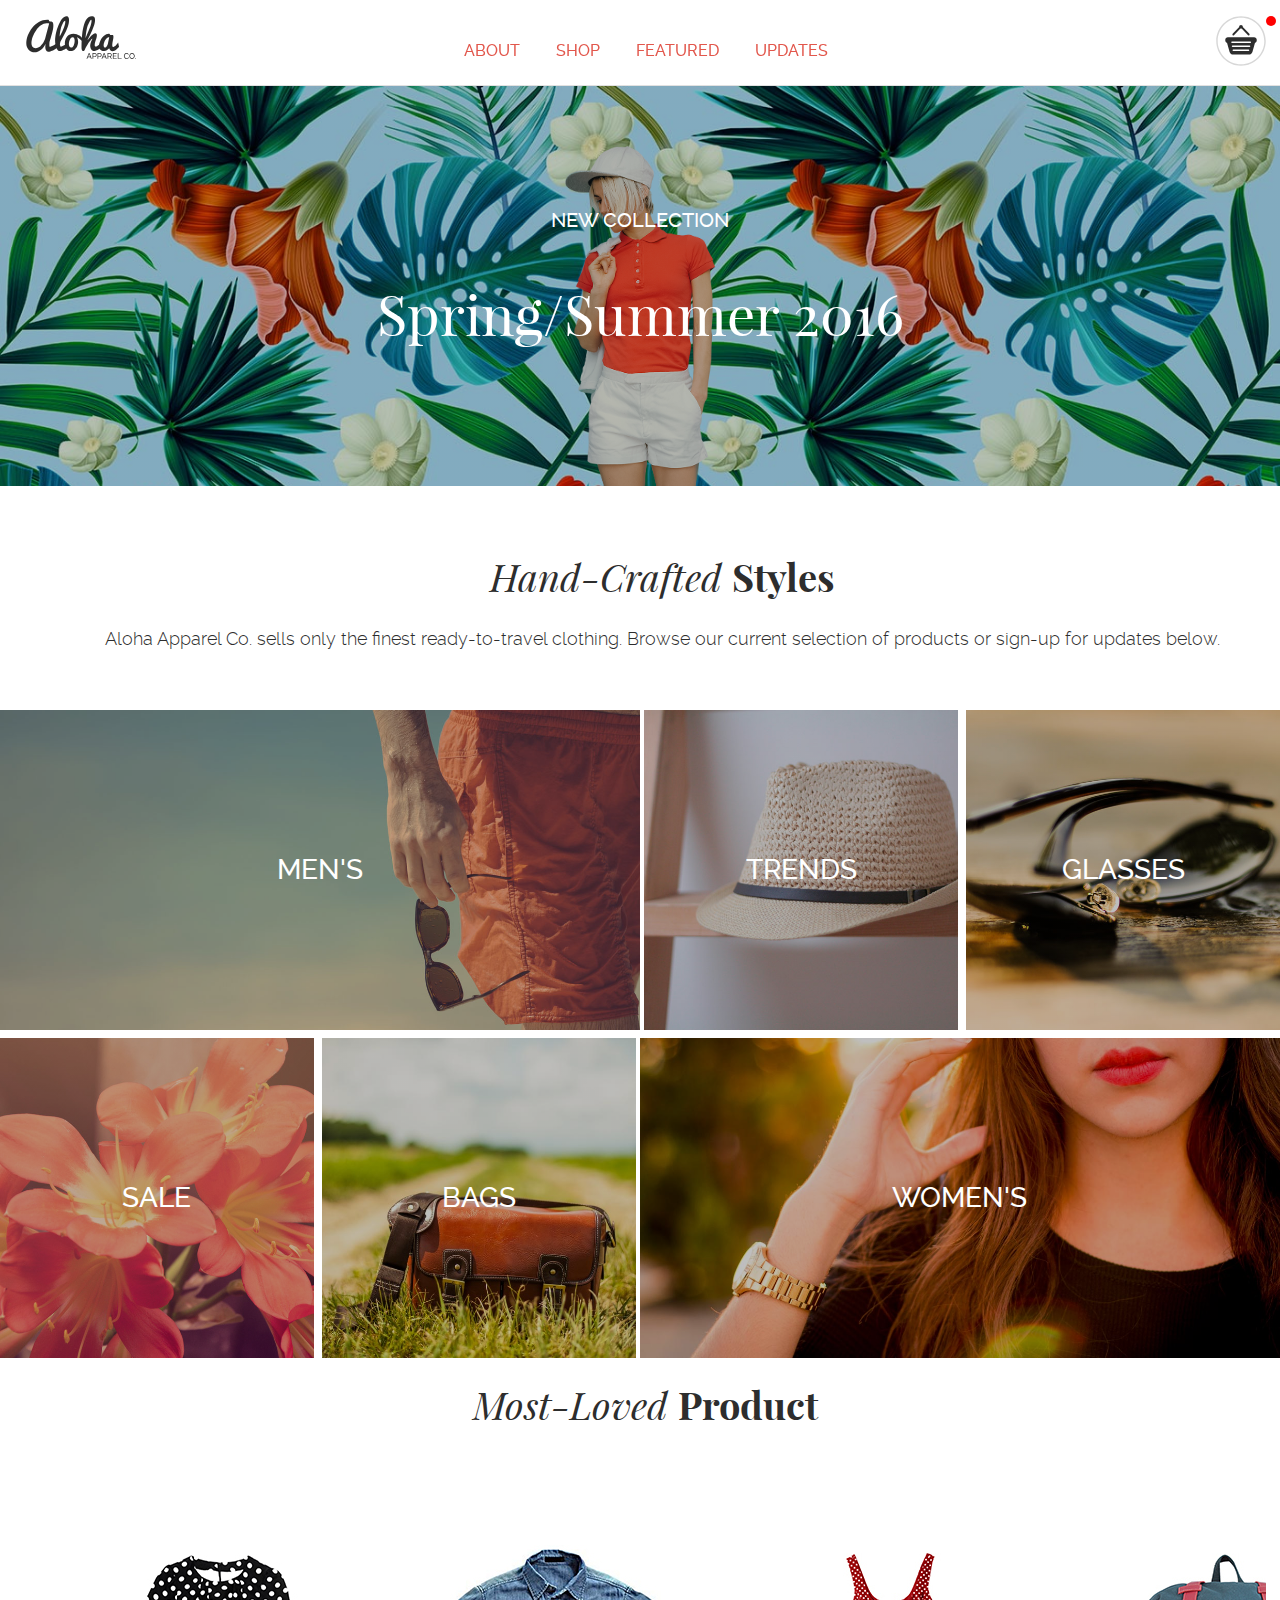
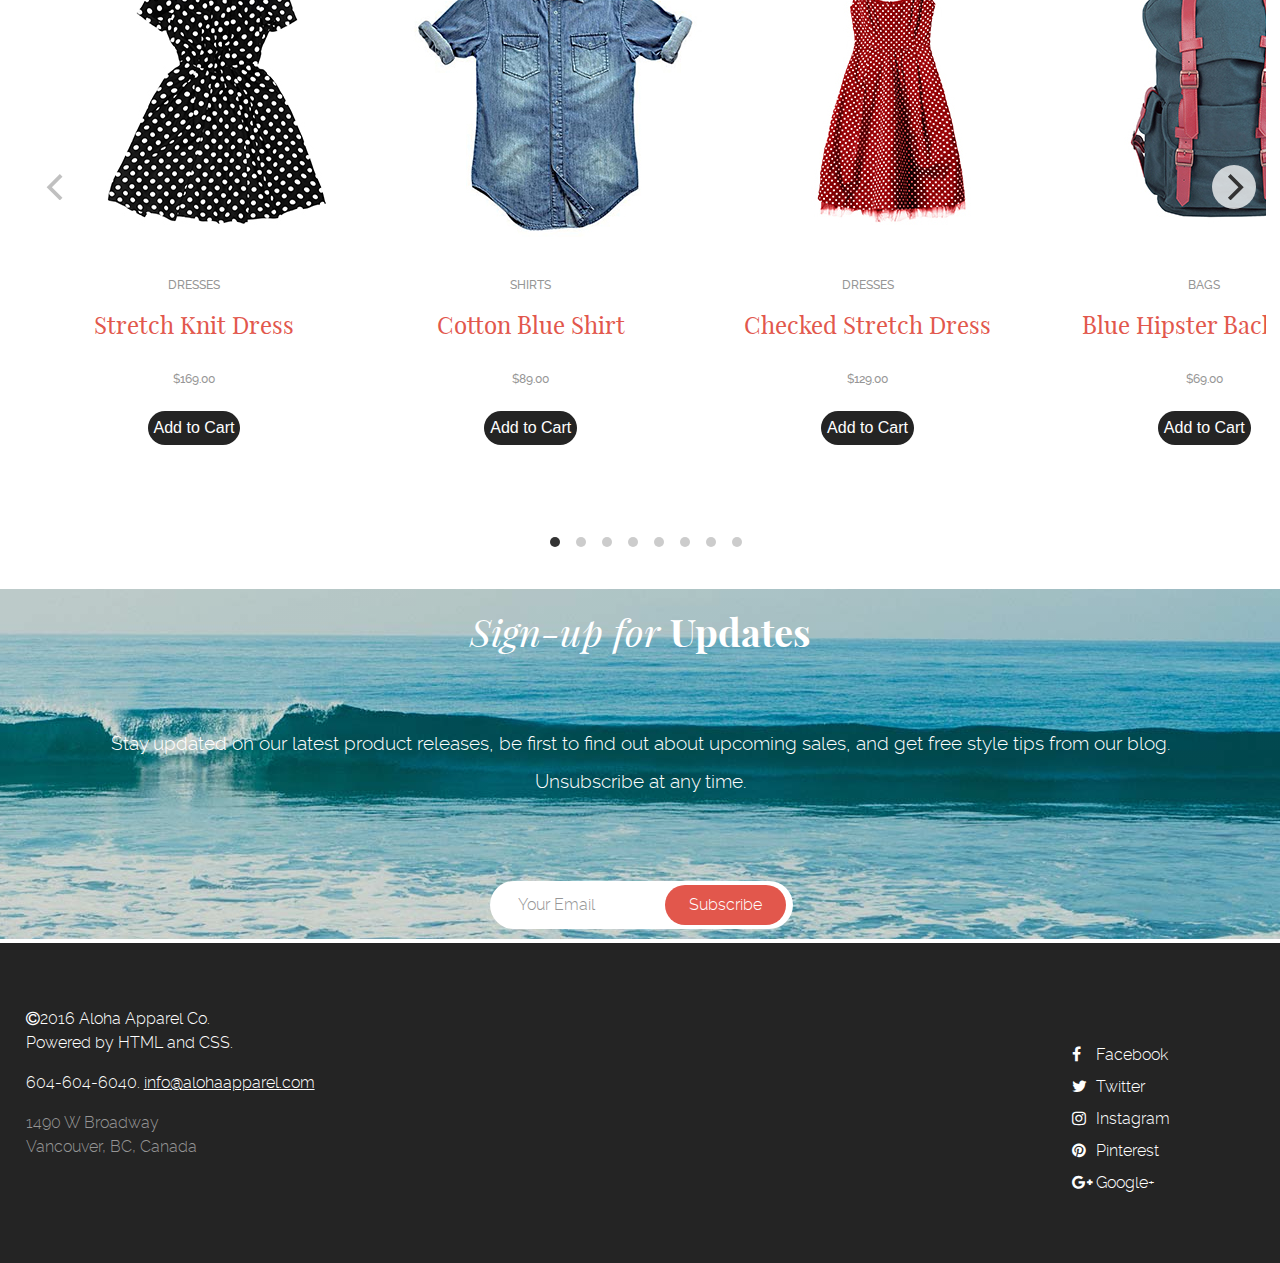
==== commit c6166079: "making header fixed-strech" ====
--- a/index.html
+++ b/index.html
@@ -1,171 +1,172 @@
 <!DOCTYPE html>
 <html>
-  <head>
-    <meta charset="utf-8">
-    <meta name="viewport" content="width=device-width, initial-scale=1">
-    <title>Aloha Shop</title>
 
-    <link rel="stylesheet" href="reset.css">
-    <link rel="stylesheet" href="flickity.min.css" />
-       <link rel="stylesheet" href="style.css">
-       <link rel="stylesheet" href="font-awesome-4.6.3/css/font-awesome.min.css">
-  </head>
-  <body >
-    <!-- Header**********************************************Header -->
-    <header class="container">
-      <!-- logo*********** -->
-      <h1 class="reader">Aloha</h1>
-      <section class="top">
+<head>
+  <meta charset="utf-8">
+  <meta name="viewport" content="width=device-width, initial-scale=1">
+  <title>Aloha Shop</title>
+  <link rel="stylesheet" href="reset.css">
+  <link rel="stylesheet" href="flickity.min.css" />
+  <link rel="stylesheet" href="style.css">
+  <link rel="stylesheet" href="font-awesome-4.6.3/css/font-awesome.min.css">
+</head>
 
+<body>
+  <!-- Header**********************************************Header -->
+  <header class="container top-header">
+    <!-- logo*********** -->
+    <h1 class="reader">Aloha</h1>
+    <section class="top">
       <div class="logo">
         <img src="images/aloha-logo.svg" alt="Aloha Shop logo" />
-</div>
+      </div>
       <!-- Cart********** -->
       <div class="cart">
-        <img class="cart" src ="images/cart-icon.svg" alt ="Cart Icon"><span class="counter" id="counter"></span>
-</div>
-  <nav class="navigation">
-    <ul>
-      <li><a href="#about">About</a></li>
-      <li><a href="#products">Shop</a></li>
-      <li><a href="#featured">Featured</a></li>
-      <li><a href="#updates">Updates</a></li>
-    </ul>
-  </nav>
-</section>
-
-    </header>
-<!-- Hero Image*************************************************** -->
-<div class="banner">
-  <section class="bannertext container">
-    <p class="collection">New Collection</p>
-    <p class="spring">Spring/Summer 2016</p>
+        <img class="cart" src="images/cart-icon.svg" alt="Cart Icon"><span class="counter" id="counter"></span>
+      </div>
+      <nav class="navigation">
+        <ul>
+          <li><a href="#about">About</a></li>
+          <li><a href="#products">Shop</a></li>
+          <li><a href="#featured">Featured</a></li>
+          <li><a href="#updates">Updates</a></li>
+        </ul>
+      </nav>
+    </section>
+  </header>
+  <!-- Hero Image*************************************************** -->
+  <div class="banner">
+    <section class="bannertext container">
+      <p class="collection">New Collection</p>
+      <p class="spring">Spring/Summer 2016</p>
+    </section>
+  </div>
+  <!-- Text in the website************************************* -->
+  <section class="webtext" id='about'>
+    <div class="container">
+      <h2>Hand-Crafted <span class="thick">Styles</span></h2>
+      <p>Aloha Apparel Co. sells only the finest ready-to-travel clothing. Browse our current selection of products or sign-up
+        for updates below.</p>
+    </div>
   </section>
-</div>
-<!-- Text in the website************************************* -->
-    <section class="webtext" id='about'>
-      <div class="container">
-      <h2>Hand-Crafted <span class="thick">Styles</span></h2>
-      <p>Aloha Apparel Co. sells only the finest ready-to-travel clothing. Browse our current selection of products or sign-up for updates below.</p>
+  <!-- products************************************************ -->
+  <section id="products">
+    <div class="products-container">
+      <div class="rectangular-product mens">
+        <span class="product-name"><a href="#">Men's</a></span>
+      </div>
+      <div class="square-product trends">
+        <span class="product-name"><a href="#">Trends</a></span>
+      </div>
+      <div class="square-product glasses">
+        <span class="product-name"><a href="#">Glasses</a></span>
+      </div>
+      <div class="square-product sale">
+        <span class="product-name"><a href="#">Sale</a></span>
+      </div>
+      <div class="square-product bags">
+        <span class="product-name"><a href="#">Bags</a></span>
+      </div>
+      <div class="rectangular-product womens">
+        <span class="product-name"><a href="#">Women's</a></span>
+      </div>
     </div>
-    </section>
-    <!-- products************************************************ -->
-<section id="products">
-  <div class="products-container">
-    <div class="rectangular-product mens">
-      <span class="product-name"><a href="#">Men's</a></span>
-    </div>
-    <div class="square-product trends">
-      <span class="product-name"><a href="#">Trends</a></span>
-    </div>
-    <div class="square-product glasses">
-      <span class="product-name"><a href="#">Glasses</a></span>
-    </div>
-    <div class="square-product sale">
-      <span class="product-name"><a href="#">Sale</a></span>
-    </div>
-    <div class="square-product bags">
-      <span class="product-name"><a href="#">Bags</a></span>
-    </div>
-    <div class="rectangular-product womens">
-      <span class="product-name"><a href="#">Women's</a></span>
-    </div>
-  </div>
-</section>
-    <!-- 8images************************************************* -->
-    <section class="container" id="featured">
-      <h2 class="">Most-Loved <span class="thick">Product</span></h2>
-  <div class="main-carousel">
-    <div class="productwidth">
-      <img src="images/stretch-knit-dress.jpg" alt="Image of stretch knit dress">
-<p class="type-price">Dresses</p>
-<h3 class="product">Stretch Knit Dress</h3>
-<p class="type-price">$169.00</p>
-<button class="add-cart-button">Add to Cart</button>
-    </div>
+  </section>
+  <!-- 8images************************************************* -->
+  <section class="container" id="featured">
+    <h2 class="">Most-Loved <span class="thick">Product</span></h2>
+    <div class="main-carousel">
+      <div class="productwidth">
+        <img src="images/stretch-knit-dress.jpg" alt="Image of stretch knit dress">
+        <p class="type-price">Dresses</p>
+        <h3 class="product">Stretch Knit Dress</h3>
+        <p class="type-price">$169.00</p>
+        <button class="add-cart-button">Add to Cart</button>
+      </div>
       <div class="productwidth">
         <img src="images/cotton-blue-shirt.jpg" alt="Image of cotton blue shirt">
-  <P class="type-price">Shirts</P>
-  <h3 class="product">Cotton Blue Shirt</h3>
-  <p class="type-price">$89.00</p>
-  <button class="add-cart-button">Add to Cart</button>
+        <P class="type-price">Shirts</P>
+        <h3 class="product">Cotton Blue Shirt</h3>
+        <p class="type-price">$89.00</p>
+        <button class="add-cart-button">Add to Cart</button>
       </div>
       <div class="productwidth">
         <img src="images/checked-stretch-dress.jpg" alt="Image of checked stretch dress" />
-  <p class="type-price">Dresses</p>
-  <h3 class="product">Checked Stretch Dress</h3>
-  <p class="type-price">$129.00</p>
-  <button class="add-cart-button">Add to Cart</button>
+        <p class="type-price">Dresses</p>
+        <h3 class="product">Checked Stretch Dress</h3>
+        <p class="type-price">$129.00</p>
+        <button class="add-cart-button">Add to Cart</button>
       </div>
       <div class="productwidth">
         <img src="images/blue-hipster-backpack.jpg" alt="Image of blue backpack">
-  <p class="type-price">Bags</p>
-  <h3 class="product">Blue Hipster Backpack</h3>
-  <p class="type-price">$69.00</p>
-  <button class="add-cart-button">Add to Cart</button>
+        <p class="type-price">Bags</p>
+        <h3 class="product">Blue Hipster Backpack</h3>
+        <p class="type-price">$69.00</p>
+        <button class="add-cart-button">Add to Cart</button>
       </div>
       <div class="productwidth">
         <img src="images/demin-overall-shorts.jpg" alt="Image of demin overall shorts" />
-  <p class="type-price">Demin</p>
-  <h3 class="product">Demin Overall Shorts</h3>
-  <p class="type-price">$89.00</p>
-  <button class="add-cart-button">Add to Cart</button>
+        <p class="type-price">Demin</p>
+        <h3 class="product">Demin Overall Shorts</h3>
+        <p class="type-price">$89.00</p>
+        <button class="add-cart-button">Add to Cart</button>
       </div>
       <div class="productwidth">
         <img src="images/pink-dotted-dress.jpg" alt="Image of pink dotted dress" />
-  <p class="type-price">Dresses</p>
-  <h3 class="product">Pink Dotted Dress</h3>
-  <p class="type-price">$99.00</p>
-  <button class="add-cart-button">Add to Cart</button>
+        <p class="type-price">Dresses</p>
+        <h3 class="product">Pink Dotted Dress</h3>
+        <p class="type-price">$99.00</p>
+        <button class="add-cart-button">Add to Cart</button>
       </div>
       <div class="productwidth">
         <img src="images/blue-silk-dress.jpg" alt="Image of blue silk dress" />
-      <p class="type-price">Dresses</p>
-      <h3 class="product">Blue Silk Dress</h3>
-      <p class="type-price">$119.00</p>
-      <button class="add-cart-button">Add to Cart</button>
+        <p class="type-price">Dresses</p>
+        <h3 class="product">Blue Silk Dress</h3>
+        <p class="type-price">$119.00</p>
+        <button class="add-cart-button">Add to Cart</button>
       </div>
       <div class="productwidth">
         <img src="images/cotton-yellow-tshirt.jpg" alt="Image of cotton yellow tshirt" />
-  <p class="type-price">Shirts</p>
-  <h3 class="product">Cotton Yellow Tshirt</h3>
-  <p class="type-price">$39.00</p>
-  <button class="add-cart-button">Add to Cart</button>
+        <p class="type-price">Shirts</p>
+        <h3 class="product">Cotton Yellow Tshirt</h3>
+        <p class="type-price">$39.00</p>
+        <button class="add-cart-button">Add to Cart</button>
       </div>
-      </section>
+  </section>
+  </div>
+  <!--the sea picture***************************************  -->
+  <section class="sea-banner" id="updates">
+    <div class="sea-text container">
+      <h2 class="craft">Sign-up for <span class="thick">Updates</span></h2>
+      <p class="webtext">Stay updated on our latest product releases, be first to find out about upcoming sales, and get free style tips from
+        our blog. Unsubscribe at any time.</p>
+      <!-- email********************************************** -->
+      <form class="input-form">
+        <input type="email" name="email" value="Your Email" id="the-email">
+        <input type="submit" name="submit" value="Subscribe">
+      </form>
     </div>
-    <!--the sea picture***************************************  -->
-    <section class="sea-banner" id="updates">
-      <div class="sea-text container">
-        <h2 class="craft">Sign-up for <span class="thick">Updates</span></h2>
-        <p class="webtext">Stay updated on our latest product releases, be first to find out about upcoming sales, and get free style tips from our blog. Unsubscribe at any time.</p>
-<!-- email********************************************** -->
-        <form class="input-form">
-          <input type="email" name="email" value="Your Email" id="the-email">
-          <input type="submit" name="submit" value="Subscribe">
-        </form>
-      </div>
-    </section>
+  </section>
   <!-- footer****************************************************footer -->
-    <footer>
-      <section class="container">
+  <footer>
+    <section class="container">
       <div class="position-footer">
-          <!--Contact*********************************  -->
-      <div class="contactpos">
-        <p><i class="fa fa-copyright"></i>2016 Aloha Apparel Co.<br/>Powered by HTML and CSS.</p>
-          <p class="number">604-604-6040. <a href ="mailto:info@alohaapparel.com">info@alohaapparel.com</a></p>
-        <p class="address">1490 W Broadway<br/>Vancouver, BC, Canada</p>
-      </div>
-      <!-- Social icons***************************** -->
-      <div class="">
-        <ul class="social">
-          <li><a href="#"><i class="fa fa-facebook"></i><span class="social-name">Facebook</span></a></li>
-          <li><a href="#"><i class="fa fa-twitter"></i><span class="social-name">Twitter</span></a></li>
-          <li><a href="#"><i class="fa fa-instagram"></i><span class="social-name">Instagram</span></a></li>
-          <li><a href="#"><i class="fa fa-pinterest"></i><span class="social-name">Pinterest</span></a></li>
-          <li><a href="#"><i class="fa fa-google-plus"></i><span class="social-name">Google+</span></a></li>
-        </ul>
-      </div>
+        <!--Contact*********************************  -->
+        <div class="contactpos">
+          <p><i class="fa fa-copyright"></i>2016 Aloha Apparel Co.<br/>Powered by HTML and CSS.</p>
+          <p class="number">604-604-6040. <a href="mailto:info@alohaapparel.com">info@alohaapparel.com</a></p>
+          <p class="address">1490 W Broadway<br/>Vancouver, BC, Canada</p>
+        </div>
+        <!-- Social icons***************************** -->
+        <div class="">
+          <ul class="social">
+            <li><a href="#"><i class="fa fa-facebook"></i><span class="social-name">Facebook</span></a></li>
+            <li><a href="#"><i class="fa fa-twitter"></i><span class="social-name">Twitter</span></a></li>
+            <li><a href="#"><i class="fa fa-instagram"></i><span class="social-name">Instagram</span></a></li>
+            <li><a href="#"><i class="fa fa-pinterest"></i><span class="social-name">Pinterest</span></a></li>
+            <li><a href="#"><i class="fa fa-google-plus"></i><span class="social-name">Google+</span></a></li>
+          </ul>
+        </div>
       </div>
     </section>
   </footer>
@@ -173,6 +174,6 @@
   <script src="jquery-3.1.1.js"></script>
   <script src="flickity.pkgd.min.js"></script>
   <script src="main.js"></script>
+</body>
 
-  </body>
-</html>
+</html>--- a/style.css
+++ b/style.css
@@ -1,348 +1,323 @@
 /* Generated by Font Squirrel (https://www.fontsquirrel.com) on October 2, 2016 */
 
-
-
-@font-face {
-    font-family: 'playfair_display';
-    src: url('fonts/playfairdisplay-bold-webfont.eot');
-    src: url('fonts/playfairdisplay-bold-webfont.eot?#iefix') format('embedded-opentype'),
-         url('fonts/playfairdisplay-bold-webfont.woff2') format('woff2'),
-         url('fonts/playfairdisplay-bold-webfont.woff') format('woff'),
-         url('fonts/playfairdisplay-bold-webfont.ttf') format('truetype'),
-         url('fonts/playfairdisplay-bold-webfont.svg#playfair_displaybold') format('svg');
-    font-weight: bold;;
-    font-style: normal;
-
-}
-
-
-
-
-@font-face {
-    font-family: 'playfair_display';
-    src: url('fonts/playfairdisplay-bolditalic-webfont.eot');
-    src: url('fonts/playfairdisplay-bolditalic-webfont.eot?#iefix') format('embedded-opentype'),
-         url('fonts/playfairdisplay-bolditalic-webfont.woff2') format('woff2'),
-         url('fonts/playfairdisplay-bolditalic-webfont.woff') format('woff'),
-         url('fonts/playfairdisplay-bolditalic-webfont.ttf') format('truetype'),
-         url('fonts/playfairdisplay-bolditalic-webfont.svg#playfair_displaybold_italic') format('svg');
-    font-weight: bold;;
-    font-style: italic;;
-
-}
-
-
-
-
-@font-face {
-    font-family: 'playfair_display';
-    src: url('fonts/playfairdisplay-italic-webfont.eot');
-    src: url('fonts/playfairdisplay-italic-webfont.eot?#iefix') format('embedded-opentype'),
-         url('fonts/playfairdisplay-italic-webfont.woff2') format('woff2'),
-         url('fonts/playfairdisplay-italic-webfont.woff') format('woff'),
-         url('fonts/playfairdisplay-italic-webfont.ttf') format('truetype'),
-         url('fonts/playfairdisplay-italic-webfont.svg#playfair_displayitalic') format('svg');
-    font-weight: normal;
-    font-style: italic;;
-
-}
-
-
-
-
-@font-face {
-    font-family: 'playfair_display';
-    src: url('fonts/playfairdisplay-regular-webfont.eot');
-    src: url('fonts/playfairdisplay-regular-webfont.eot?#iefix') format('embedded-opentype'),
-         url('fonts/playfairdisplay-regular-webfont.woff2') format('woff2'),
-         url('fonts/playfairdisplay-regular-webfont.woff') format('woff'),
-         url('fonts/playfairdisplay-regular-webfont.ttf') format('truetype'),
-         url('fonts/playfairdisplay-regular-webfont.svg#playfair_displayregular') format('svg');
-    font-weight: normal;
-    font-style: normal;
-
-}
-
-
-
-
-@font-face {
-    font-family: 'raleway';
-    src: url('fonts/raleway-light-webfont.eot');
-    src: url('fonts/raleway-light-webfont.eot?#iefix') format('embedded-opentype'),
-         url('fonts/raleway-light-webfont.woff2') format('woff2'),
-         url('fonts/raleway-light-webfont.woff') format('woff'),
-         url('fonts/raleway-light-webfont.ttf') format('truetype'),
-         url('fonts/raleway-light-webfont.svg#ralewaylight') format('svg');
-    font-weight: normal;
-    font-style: normal;
-
-}
-
-
-
-
-@font-face {
-    font-family: 'raleway';
-    src: url('fonts/raleway-lightitalic-webfont.eot');
-    src: url('fonts/raleway-lightitalic-webfont.eot?#iefix') format('embedded-opentype'),
-         url('fonts/raleway-lightitalic-webfont.woff2') format('woff2'),
-         url('fonts/raleway-lightitalic-webfont.woff') format('woff'),
-         url('fonts/raleway-lightitalic-webfont.ttf') format('truetype'),
-         url('fonts/raleway-lightitalic-webfont.svg#ralewaylight_italic') format('svg');
-    font-weight: normal;
-    font-style: italic;;
-
-}
-
-
-
-
-@font-face {
-    font-family: 'raleway';
-    src: url('fonts/raleway-medium-webfont.eot');
-    src: url('fonts/raleway-medium-webfont.eot?#iefix') format('embedded-opentype'),
-         url('fonts/raleway-medium-webfont.woff2') format('woff2'),
-         url('fonts/raleway-medium-webfont.woff') format('woff'),
-         url('fonts/raleway-medium-webfont.ttf') format('truetype'),
-         url('fonts/raleway-medium-webfont.svg#ralewaymedium') format('svg');
-    font-weight: bold;;
-    font-style: normal;
-
-}
-
-
-
-
-@font-face {
-    font-family: 'raleway';
-    src: url('fonts/raleway-mediumitalic-webfont.eot');
-    src: url('fonts/raleway-mediumitalic-webfont.eot?#iefix') format('embedded-opentype'),
-         url('fonts/raleway-mediumitalic-webfont.woff2') format('woff2'),
-         url('fonts/raleway-mediumitalic-webfont.woff') format('woff'),
-         url('fonts/raleway-mediumitalic-webfont.ttf') format('truetype'),
-         url('fonts/raleway-mediumitalic-webfont.svg#ralewaymedium_italic') format('svg');
-    font-weight: bold;;
-    font-style: italic;;
-
-}
+@font-face {
+  font-family: 'playfair_display';
+  src: url('fonts/playfairdisplay-bold-webfont.eot');
+  src: url('fonts/playfairdisplay-bold-webfont.eot?#iefix') format('embedded-opentype'), url('fonts/playfairdisplay-bold-webfont.woff2') format('woff2'), url('fonts/playfairdisplay-bold-webfont.woff') format('woff'), url('fonts/playfairdisplay-bold-webfont.ttf') format('truetype'), url('fonts/playfairdisplay-bold-webfont.svg#playfair_displaybold') format('svg');
+  font-weight: bold;
+  font-style: normal;
+}
+
+@font-face {
+  font-family: 'playfair_display';
+  src: url('fonts/playfairdisplay-bolditalic-webfont.eot');
+  src: url('fonts/playfairdisplay-bolditalic-webfont.eot?#iefix') format('embedded-opentype'), url('fonts/playfairdisplay-bolditalic-webfont.woff2') format('woff2'), url('fonts/playfairdisplay-bolditalic-webfont.woff') format('woff'), url('fonts/playfairdisplay-bolditalic-webfont.ttf') format('truetype'), url('fonts/playfairdisplay-bolditalic-webfont.svg#playfair_displaybold_italic') format('svg');
+  font-weight: bold;
+  font-style: italic;
+}
+
+@font-face {
+  font-family: 'playfair_display';
+  src: url('fonts/playfairdisplay-italic-webfont.eot');
+  src: url('fonts/playfairdisplay-italic-webfont.eot?#iefix') format('embedded-opentype'), url('fonts/playfairdisplay-italic-webfont.woff2') format('woff2'), url('fonts/playfairdisplay-italic-webfont.woff') format('woff'), url('fonts/playfairdisplay-italic-webfont.ttf') format('truetype'), url('fonts/playfairdisplay-italic-webfont.svg#playfair_displayitalic') format('svg');
+  font-weight: normal;
+  font-style: italic;
+}
+
+@font-face {
+  font-family: 'playfair_display';
+  src: url('fonts/playfairdisplay-regular-webfont.eot');
+  src: url('fonts/playfairdisplay-regular-webfont.eot?#iefix') format('embedded-opentype'), url('fonts/playfairdisplay-regular-webfont.woff2') format('woff2'), url('fonts/playfairdisplay-regular-webfont.woff') format('woff'), url('fonts/playfairdisplay-regular-webfont.ttf') format('truetype'), url('fonts/playfairdisplay-regular-webfont.svg#playfair_displayregular') format('svg');
+  font-weight: normal;
+  font-style: normal;
+}
+
+@font-face {
+  font-family: 'raleway';
+  src: url('fonts/raleway-light-webfont.eot');
+  src: url('fonts/raleway-light-webfont.eot?#iefix') format('embedded-opentype'), url('fonts/raleway-light-webfont.woff2') format('woff2'), url('fonts/raleway-light-webfont.woff') format('woff'), url('fonts/raleway-light-webfont.ttf') format('truetype'), url('fonts/raleway-light-webfont.svg#ralewaylight') format('svg');
+  font-weight: normal;
+  font-style: normal;
+}
+
+@font-face {
+  font-family: 'raleway';
+  src: url('fonts/raleway-lightitalic-webfont.eot');
+  src: url('fonts/raleway-lightitalic-webfont.eot?#iefix') format('embedded-opentype'), url('fonts/raleway-lightitalic-webfont.woff2') format('woff2'), url('fonts/raleway-lightitalic-webfont.woff') format('woff'), url('fonts/raleway-lightitalic-webfont.ttf') format('truetype'), url('fonts/raleway-lightitalic-webfont.svg#ralewaylight_italic') format('svg');
+  font-weight: normal;
+  font-style: italic;
+  ;
+}
+
+@font-face {
+  font-family: 'raleway';
+  src: url('fonts/raleway-medium-webfont.eot');
+  src: url('fonts/raleway-medium-webfont.eot?#iefix') format('embedded-opentype'), url('fonts/raleway-medium-webfont.woff2') format('woff2'), url('fonts/raleway-medium-webfont.woff') format('woff'), url('fonts/raleway-medium-webfont.ttf') format('truetype'), url('fonts/raleway-medium-webfont.svg#ralewaymedium') format('svg');
+  font-weight: bold;
+  font-style: normal;
+}
+
+@font-face {
+  font-family: 'raleway';
+  src: url('fonts/raleway-mediumitalic-webfont.eot');
+  src: url('fonts/raleway-mediumitalic-webfont.eot?#iefix') format('embedded-opentype'), url('fonts/raleway-mediumitalic-webfont.woff2') format('woff2'), url('fonts/raleway-mediumitalic-webfont.woff') format('woff'), url('fonts/raleway-mediumitalic-webfont.ttf') format('truetype'), url('fonts/raleway-mediumitalic-webfont.svg#ralewaymedium_italic') format('svg');
+  font-weight: bold;
+  font-style: italic;
+}
+
+
 /*******************/
+
 html {
   font-size: 14px;
-
-}
-  body, button, input {
-    font-family: 'raleway', sans-serif;
-    color: #2d2d2d;
-font-size: 1rem;
-line-height: 2;
-  }
-  h1, h2, h3 {
-    font-family: 'playfair_display', serif;;
-    line-height: 1;
-  }
-  h2 {
-    font-size: 2.4rem;
-    font-style: italic;
-    padding: 1.5rem;
-    text-align: center;
-  }
-  .reader {
-    overflow: hidden;
-    display: none;
-  }
-  .clearfix:before,
-  .clearfix:after {
-     content: "";
-     display: table;
-     clear: both;
-  }
-  /*header-------------------*/
-  .counter {
-  	position: absolute;;
-      background-color: red;
-      border-radius: 50%;
-      color: white;
-      padding: 5px;
-      font-weight: bold;
-      text-align: right;
-  }
-  .add-cart-button {
-	margin-top: 5px;
-	font-family: 'railway', sans-serif;
+}
+
+body,
+button,
+input {
+  font-family: 'raleway', sans-serif;
+  color: #2d2d2d;
+  font-size: 1rem;
+  line-height: 2;
+}
+
+h1,
+h2,
+h3 {
+  font-family: 'playfair_display', serif;
+  ;
+  line-height: 1;
+}
+
+h2 {
+  font-size: 2.4rem;
+  font-style: italic;
+  padding: 1.5rem;
+  text-align: center;
+}
+
+.reader {
+  overflow: hidden;
+  display: none;
+}
+
+.clearfix:before,
+.clearfix:after {
+  content: "";
+  display: table;
+  clear: both;
+}
+
+
+/*header-------------------*/
+
+.top-header {
+  top: 0;
+  position: fixed;
+  display: block;
+  z-index: 3;
+  background-color: hsla(0, 0%, 100%, .85);
+  border-bottom: 1px solid #e1e1e1;
+}
+
+.counter {
+  position: absolute;
+  background-color: red;
+  border-radius: 50%;
+  color: white;
+  padding: 5px;
+  font-weight: bold;
+  text-align: right;
+}
+
+.add-cart-button {
+  margin-top: 5px;
+  font-family: 'railway', sans-serif;
   border-radius: 25px;
   border: 0;
   background-color: #242424;
   color: white;
 }
-  .top {
+
+.top {
   display: flex;
   flex-wrap: wrap;
   justify-content: space-between;
   padding-top: 1rem;
   padding-bottom: .5rem;
-
-  }
-  .logo {
-align-self: flex-start;
-flex: 0 1 50%;
-  }
-  .logo img {
-    max-width: 110px;
-  }
-  .cart {
-   cursor: pointer;
-   width: 50px;
-   flex: 0 1 50%;
-   text-align: right;
-  }
-  .navigation {
-text-transform: uppercase;
-align-self: center;
-flex: 1 0 auto;
-  }
-  .navigation ul {
-    text-align: center;
-    border-top: 1px solid;
-    border-color: #d7d7d7;
-  }
-  .navigation li {
-    display: inline-block;
-    font-weight: bold;
-    margin: 0 1rem;
-    padding-top: .5rem;
-
-  }
-  a {
-    color: #e2574c;
-    text-decoration: none;
-  }
-  a:hover {
-   color: #b64036;
-}
-
-    /*----------------------*/
-    .banner {
-      margin-top: .5rem;
-      background:
-      linear-gradient( to bottom, rgba(0,0,0,0.25) 0%, rgba(0,0,0,0.25) 100% ),
-    url('images/banner-girl.png') no-repeat center 60px,
-    url('images/flower-bkgd.jpg') repeat-x center top;
-    height: 400px;
-    position: relative;
-    background-size: cover, 150px 370px, cover;
-    }
-    .bannertext {
-      color: white;
-       left: 50%;
-       top: 50%;
-       width: 80%;
-       transform: translate(-50%, -50%);
-       position: absolute;
-       text-align: center;
-    }
-    /********************************/
-  .collection {
-    text-transform: uppercase;
-    font-size: 1.25rem;
-    font-style: normal;
-    font-weight: bold;
-    font-family: 'raleway', sans-serif;
-  }
-  .spring {
-    margin-top: 1.25rem;
-    font-family: 'playfair_display', serif;;
-    font-size: 2.5rem;
-    font-weight: normal;
-  }
-  /************************************************webtext*/
-  .thick {
-    font-weight: bold;
-    font-style: normal;
-  }
-  .webtext {
-    text-align: center;
-    padding: 3rem 5rem;
-  }
-  .webtext p {
-    font-size: 1.15rem;
-  }
-  /*******************************/
+}
+
+.logo {
+  align-self: flex-start;
+  flex: 0 1 50%;
+}
+
+.logo img {
+  max-width: 110px;
+}
+
+.cart {
+  cursor: pointer;
+  width: 50px;
+  flex: 0 1 50%;
+  text-align: right;
+}
+
+.navigation {
+  text-transform: uppercase;
+  align-self: center;
+  flex: 1 0 auto;
+}
+
+.navigation ul {
+  text-align: center;
+  border-top: 1px solid;
+  border-color: #d7d7d7;
+}
+
+.navigation li {
+  display: inline-block;
+  font-weight: bold;
+  margin: 0 1rem;
+  padding-top: .5rem;
+}
+
+a {
+  color: #e2574c;
+  text-decoration: none;
+}
+
+a:hover {
+  color: #b64036;
+}
+
+
+/*----------------------*/
+
+.banner {
+  margin-top: 8.35rem;
+  background: linear-gradient( to bottom, rgba(0, 0, 0, 0.25) 0%, rgba(0, 0, 0, 0.25) 100%), url('images/banner-girl.png') no-repeat center 60px, url('images/flower-bkgd.jpg') repeat-x center top;
+  height: 400px;
+  position: relative;
+  background-size: cover, 150px 370px, cover;
+}
+
+.bannertext {
+  color: white;
+  left: 50%;
+  top: 50%;
+  width: 80%;
+  transform: translate(-50%, -50%);
+  position: absolute;
+  text-align: center;
+}
+
+
+/********************************/
+
+.collection {
+  text-transform: uppercase;
+  font-size: 1.25rem;
+  font-style: normal;
+  font-weight: bold;
+  font-family: 'raleway', sans-serif;
+}
+
+.spring {
+  margin-top: 1.25rem;
+  font-family: 'playfair_display', serif;
+  ;
+  font-size: 2.5rem;
+  font-weight: normal;
+}
+
+
+/************************************************webtext*/
+
+.thick {
+  font-weight: bold;
+  font-style: normal;
+}
+
+.webtext {
+  text-align: center;
+  padding: 3rem 5rem;
+}
+
+.webtext p {
+  font-size: 1.15rem;
+}
+
+
+/*******************************/
+
 .products-container {
   display: flex;
   flex-wrap: wrap;
 }
+
 .rectangular-product {
   flex: 2 0 100%;
   max-width: 100%;
-  border: 4px  solid white;
+  border: 4px solid white;
   border-left: 0;
   border-right: 0;
-
-}
+}
+
 .square-product {
   flex: 1 0 45%;
   max-width: 50%;
   border: 4px solid white;
-
-}
+}
+
 .mens {
-    background:linear-gradient( to bottom, rgba(0,0,0,0.25) 0%, rgba(0,0,0,0.25) 100% ),
-      url('images/mens-category.jpg') no-repeat;
-      background-size: cover;
-position: relative;
-height: 50vw;
-
-  }
+  background: linear-gradient( to bottom, rgba(0, 0, 0, 0.25) 0%, rgba(0, 0, 0, 0.25) 100%), url('images/mens-category.jpg') no-repeat;
+  background-size: cover;
+  position: relative;
+  height: 50vw;
+}
+
 .trends {
-  background:linear-gradient( to bottom, rgba(0,0,0,0.25) 0%, rgba(0,0,0,0.25) 100% ),
-   url('images/trends-category.jpg') no-repeat;
-     background-size: cover;
-   height: 50vw;
-border-left: 0;
-   position: relative;
-
-
-}
+  background: linear-gradient( to bottom, rgba(0, 0, 0, 0.25) 0%, rgba(0, 0, 0, 0.25) 100%), url('images/trends-category.jpg') no-repeat;
+  background-size: cover;
+  height: 50vw;
+  border-left: 0;
+  position: relative;
+}
+
 .glasses {
-  background:linear-gradient( to bottom, rgba(0,0,0,0.25) 0%, rgba(0,0,0,0.25) 100% ),
-   url('images/glasses-category.jpg') no-repeat;
-     background-size: cover;
-   height: 50vw;
-border-right: 0;
-   position: relative;
-
-
-}
+  background: linear-gradient( to bottom, rgba(0, 0, 0, 0.25) 0%, rgba(0, 0, 0, 0.25) 100%), url('images/glasses-category.jpg') no-repeat;
+  background-size: cover;
+  height: 50vw;
+  border-right: 0;
+  position: relative;
+}
+
 .sale {
-  background:linear-gradient( to bottom, rgba(0,0,0,0.25) 0%, rgba(0,0,0,0.25) 100% ),
-   url('images/sale-category.jpg') no-repeat;
-     background-size: cover;
-   height: 50vw;
-border-left: 0;
-   position: relative;
-
-
-}
+  background: linear-gradient( to bottom, rgba(0, 0, 0, 0.25) 0%, rgba(0, 0, 0, 0.25) 100%), url('images/sale-category.jpg') no-repeat;
+  background-size: cover;
+  height: 50vw;
+  border-left: 0;
+  position: relative;
+}
+
 .bags {
-  background:linear-gradient( to bottom, rgba(0,0,0,0.25) 0%, rgba(0,0,0,0.25) 100% ),
-   url('images/bags-category.jpg') no-repeat;
-    background-size: cover;
+  background: linear-gradient( to bottom, rgba(0, 0, 0, 0.25) 0%, rgba(0, 0, 0, 0.25) 100%), url('images/bags-category.jpg') no-repeat;
+  background-size: cover;
   height: 50vw;
-border-right: 0;
-  position: relative;
-
-
-}
+  border-right: 0;
+  position: relative;
+}
+
 .womens {
-  background:linear-gradient( to bottom, rgba(0,0,0,0.25) 0%, rgba(0,0,0,0.25) 100% ),
-   url('images/womens-category.jpg') no-repeat;
-     background-size: cover;
-   height: 50vw;
-   border-left: 0;
-   border-right: 0;
-   position: relative;
-}
+  background: linear-gradient( to bottom, rgba(0, 0, 0, 0.25) 0%, rgba(0, 0, 0, 0.25) 100%), url('images/womens-category.jpg') no-repeat;
+  background-size: cover;
+  height: 50vw;
+  border-left: 0;
+  border-right: 0;
+  position: relative;
+}
+
 .product-name a {
   color: white;
   top: 50%;
@@ -351,234 +326,272 @@
   position: absolute;
   text-transform: uppercase;
   font-size: 1.75rem;
-font-weight: bold;
-font-family: 'raleway', sans-serif;
-}
+  font-weight: bold;
+  font-family: 'raleway', sans-serif;
+}
+
 .product-name a:hover {
-   color: #f5ebc6;
-}
-  /*******************************/
-
-  .container {
-    margin:0 auto;
-    padding: 0 2%;
-    width: 100%;
-  }
-  .productwidth {
-    width: 100%;
-    text-align: center;
-    line-height: 1.8;
-    padding: 5rem 2rem;
-
-  }
-  .main-carousel {
-margin-bottom: 4rem;
-text-align: center;
-  }
-  /************************************/
-  .type-price {
-    font-size: .75rem;
+  color: #f5ebc6;
+}
+
+
+/*******************************/
+
+.container {
+  margin: 0 auto;
+  padding: 0 2%;
+  width: 100%;
+}
+
+.productwidth {
+  width: 100%;
+  text-align: center;
+  line-height: 1.8;
+  padding: 5rem 2rem;
+}
+
+.main-carousel {
+  margin-bottom: 4rem;
+  text-align: center;
+}
+
+
+/************************************/
+
+.type-price {
+  font-size: .75rem;
   font-weight: bold;
   color: #969696;
-  font-family: 'raleway', serif;;
-text-transform: uppercase;
-padding: 1rem;
-
-  }
-  .product {
-    font-family: 'playfair_display',sans-serif;;
+  font-family: 'raleway', serif;
+  ;
+  text-transform: uppercase;
+  padding: 1rem;
+}
+
+.product {
+  font-family: 'playfair_display', sans-serif;
+  ;
   font-size: 1.5rem;
   color: #e2574c;
   padding-bottom: 1rem;
-  }
-  /***************************/
-
-
-  .sea-banner {
-    display: block;
-    background:  linear-gradient( to bottom, rgba(0,0,0,0.15) 0%,rgba(0,0,0,0.15) 100%),
-    url('images/wave-bkgd.jpg') no-repeat center bottom;
-    position: relative;
+}
+
+
+/***************************/
+
+.sea-banner {
+  display: block;
+  background: linear-gradient( to bottom, rgba(0, 0, 0, 0.15) 0%, rgba(0, 0, 0, 0.15) 100%), url('images/wave-bkgd.jpg') no-repeat center bottom;
+  position: relative;
   margin-bottom: .25rem;
   height: 350px;
-  }
-  .sea-text {
-    color: white;
-    padding:  0;
+}
+
+.sea-text {
+  color: white;
+  padding: 0;
   text-align: center;
   width: 100%;
   font-family: 'raleway', serif;
   font-size: 1.2rem;
-
-  }
-  /***************************/
-  .sea-banner input {
-    border-radius: 25px;
-    border: 0;
-  }
-  .input-form {
+}
+
+
+/***************************/
+
+.sea-banner input {
+  border-radius: 25px;
+  border: 0;
+}
+
+.input-form {
   display: block;
-margin: 2rem auto 0;
-position: relative;
-width: 300px;
-}
-  .sea-banner input[type="email"] {
+  margin: 2rem auto 0;
+  position: relative;
+  width: 300px;
+}
+
+.sea-banner input[type="email"] {
   color: #969696;
   padding: .5rem 1.75rem;
   padding-right: 85px;
-width: 190px;
-  }
-  .sea-banner input[type="submit"] {
-  background-color:  #e2574c;
+  width: 190px;
+}
+
+.sea-banner input[type="submit"] {
+  background-color: #e2574c;
   padding: .25rem 1.5rem;
   cursor: pointer;
   color: white;
-top: .25rem;
-right: .25rem;
-  position: absolute;;
-  }
-  .sea-banner input[type="submit"]:hover,
-  input[type="submit"]:active {
-    background-color: #b64036;
-  }
-  /***************************/
-  footer {
-    color: white;
-    background-color: #242424;
-    overflow: hidden;
-    font-family: 'playfair_display', serif;
-    text-align: center;
-  }
-  .contactpos {
-    margin-top: 4rem;
-    margin-bottom: 4rem;
-    line-height: 1.5;
-    color: white;
-    font-family: 'raleway', sans-serif;
-
-  }
-  .number {
-    padding-top: 1rem;
-    padding-bottom: 1rem;
-  }
-  .number a[href="mailto:info@alohaapparel.com"] {
-    color: white;
-    text-decoration: underline;
-  }
-  .number a[href="mailto:info@alohaapparel.com"]:hover {
-    color: #e2574c;
-  }
-  .address {
+  top: .25rem;
+  right: .25rem;
+  position: absolute;
+  ;
+}
+
+.sea-banner input[type="submit"]:hover,
+input[type="submit"]:active {
+  background-color: #b64036;
+}
+
+
+/***************************/
+
+footer {
+  color: white;
+  background-color: #242424;
+  overflow: hidden;
+  font-family: 'playfair_display', serif;
+  text-align: center;
+}
+
+.contactpos {
+  margin-top: 4rem;
+  margin-bottom: 4rem;
+  line-height: 1.5;
+  color: white;
+  font-family: 'raleway', sans-serif;
+}
+
+.number {
+  padding-top: 1rem;
+  padding-bottom: 1rem;
+}
+
+.number a[href="mailto:info@alohaapparel.com"] {
+  color: white;
+  text-decoration: underline;
+}
+
+.number a[href="mailto:info@alohaapparel.com"]:hover {
+  color: #e2574c;
+}
+
+.address {
   color: #969696;
-  }
-  .social {
-    margin-top: 4rem;
-    margin-bottom: 4rem;
-    list-style-type: none;
-    line-height: 1.5;
-    font-family: 'raleway';
-  }
-  .social a[href="#"] {
-    color: white;
-  }
-  .social a[href="#"]:hover {
-    color: #e2574c;
-  }
-  .social i {
-    min-width: 1.5rem;
-  }
-  .social li {
-    display: inline-block;
-  }
-  .social-name {
-    display: none;
-  }
-  /*Tablet View**********************************/
+}
+
+.social {
+  margin-top: 4rem;
+  margin-bottom: 4rem;
+  list-style-type: none;
+  line-height: 1.5;
+  font-family: 'raleway';
+}
+
+.social a[href="#"] {
+  color: white;
+}
+
+.social a[href="#"]:hover {
+  color: #e2574c;
+}
+
+.social i {
+  min-width: 1.5rem;
+}
+
+.social li {
+  display: inline-block;
+}
+
+.social-name {
+  display: none;
+}
+
+
+/*Tablet View**********************************/
+
 @media all and (min-width: 600px) {
   html {
     font-size: 16px;
   }
-.top {
-  flex-wrap: nowrap;
-}
-.logo {
-order: 1;
-flex-basis: 15%;
-}
-.cart {
-order: 3;
-flex-basis: 15%;
-width:50px;
-}
-.navigation {
-flex-basis: 70%;
-order: 2;
-}
-.navigation ul {
-border-top: 0;
-padding: 0;
-}
-
-/***********************************/
-.spring {
-font-size: 3.5rem;
-}
-/***********************************/
-.rectangular-product {
-  height: 25vw;
-flex-basis: 49%;
-}
-.square-product {
-  height: 25vw;
-  flex-basis: 24%;
-}
-.rectangular-product.mens, .square-product.bags {
-  border-right: 4px solid white;
-}
-.square-product.trends .rectangular-product.womens {
-border-left:  4px solid white;
-}
-/***********************************/
-.productwidth {
-  width: 50%;
-}
-.position-footer {
-  display: flex;
-  justify-content: space-between;
-
-}
-.contactpos {
-text-align: left;
-margin-bottom: 0;
-}
+  .banner {
+    margin-top: 5.35rem;
+  }
+  .top {
+    flex-wrap: nowrap;
+  }
+  .logo {
+    order: 1;
+    flex-basis: 15%;
+  }
+  .cart {
+    order: 3;
+    flex-basis: 15%;
+    width: 50px;
+  }
+  .navigation {
+    flex-basis: 70%;
+    order: 2;
+  }
+  .navigation ul {
+    border-top: 0;
+    padding: 0;
+  }
+  /***********************************/
+  .spring {
+    font-size: 3.5rem;
+  }
+  /***********************************/
+  .rectangular-product {
+    height: 25vw;
+    flex-basis: 49%;
+  }
+  .square-product {
+    height: 25vw;
+    flex-basis: 24%;
+  }
+  .rectangular-product.mens,
+  .square-product.bags {
+    border-right: 4px solid white;
+  }
+  .square-product.trends .rectangular-product.womens {
+    border-left: 4px solid white;
+  }
+  /***********************************/
+  .productwidth {
+    width: 50%;
+  }
+  .position-footer {
+    display: flex;
+    justify-content: space-between;
+  }
+  .contactpos {
+    text-align: left;
+    margin-bottom: 0;
+  }
   .social-name {
-    display: inline;;
+    display: inline;
+    ;
   }
   .social {
     padding-top: 2rem;
     text-align: left;
   }
   .social li {
-     display: block;
-     line-height: 2;
-     padding-top: 0;
-     margin-top: 0;
-     margin-right: 6rem;
-  }
-.sea-text {
-}
-.webtext {
-  text-align: center;
-}
-}
+    display: block;
+    line-height: 2;
+    padding-top: 0;
+    margin-top: 0;
+    margin-right: 6rem;
+  }
+  .webtext {
+    text-align: center;
+  }
+}
+
 @media all and (min-width: 1240px) {
-.container {
-  max-width: 1240px;
-}
-.productwidth {
-  width: 22%;
-}
-.webtext {
-  text-align: center;
-}
-}
+  .banner {
+    margin-top: 5.35rem;
+  }
+  .container {
+    max-width: 1240px;
+  }
+  .productwidth {
+    width: 22%;
+  }
+  .webtext {
+    text-align: center;
+  }
+}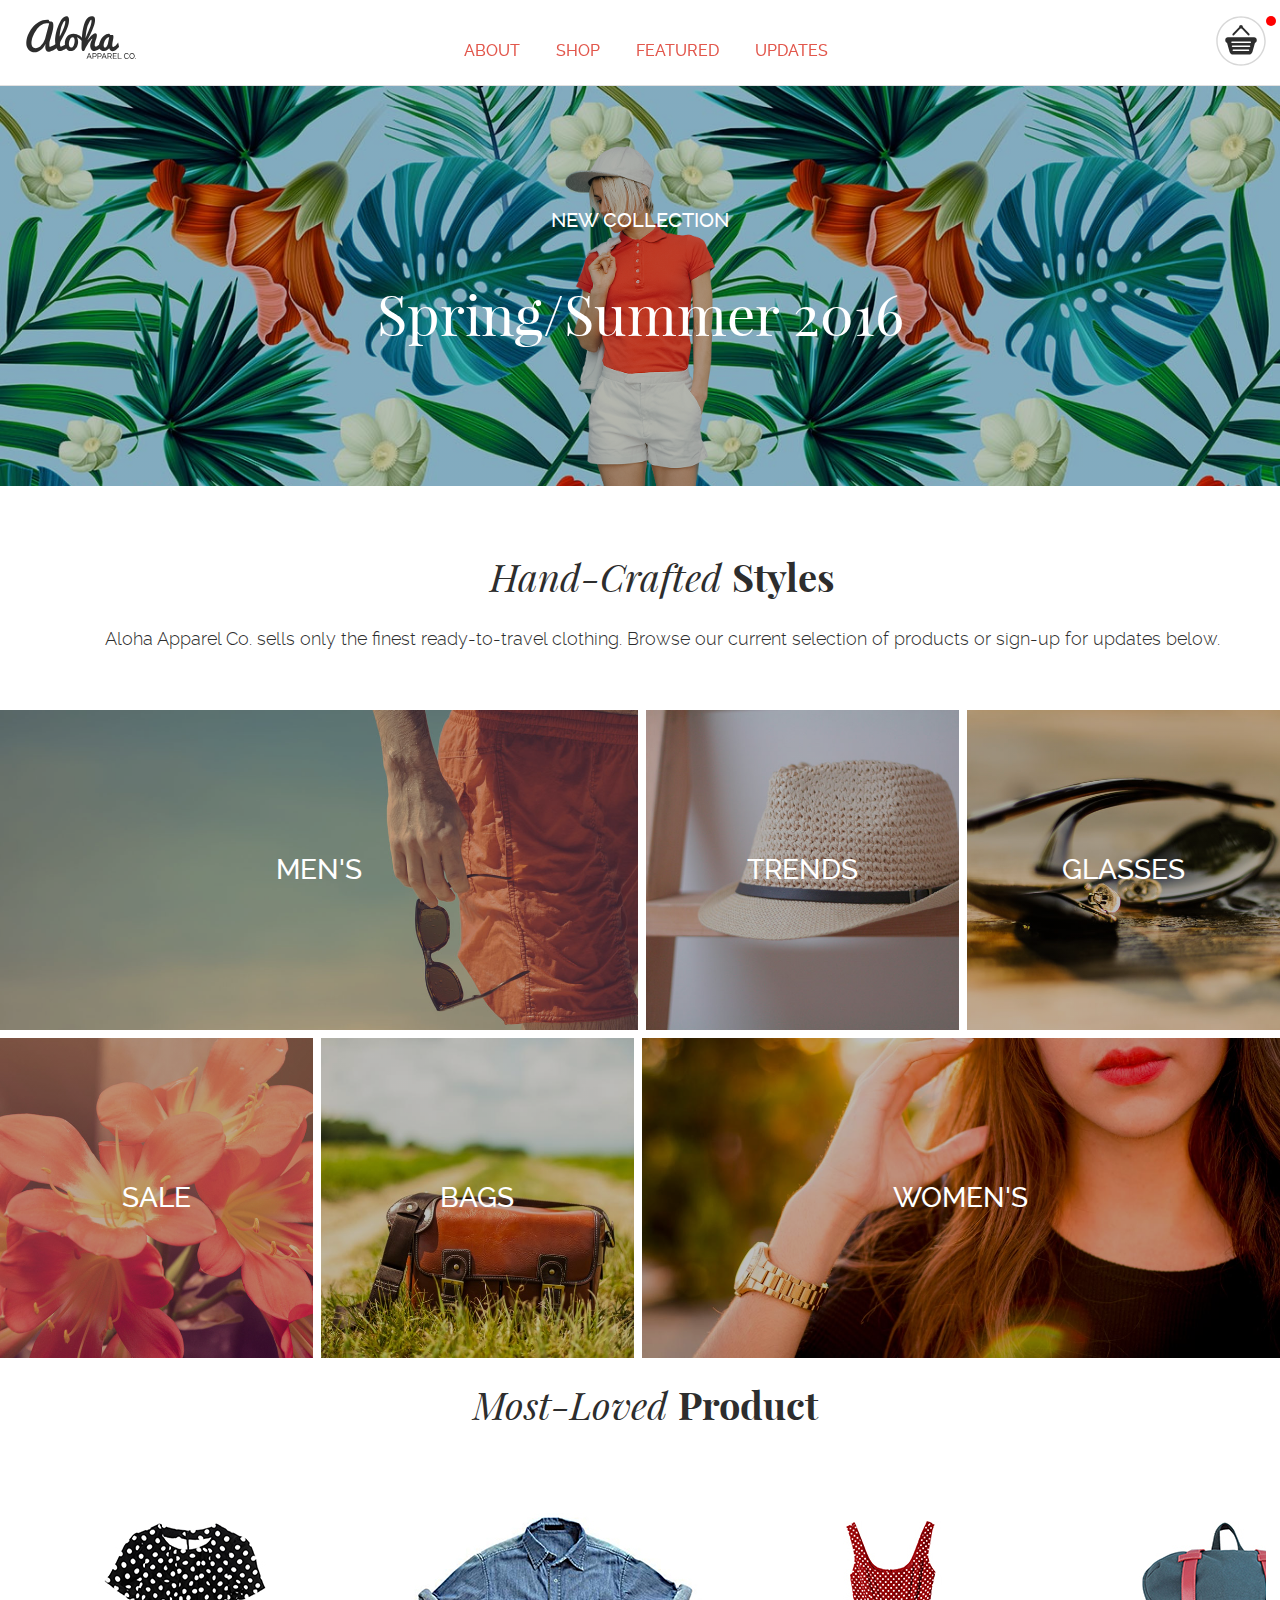
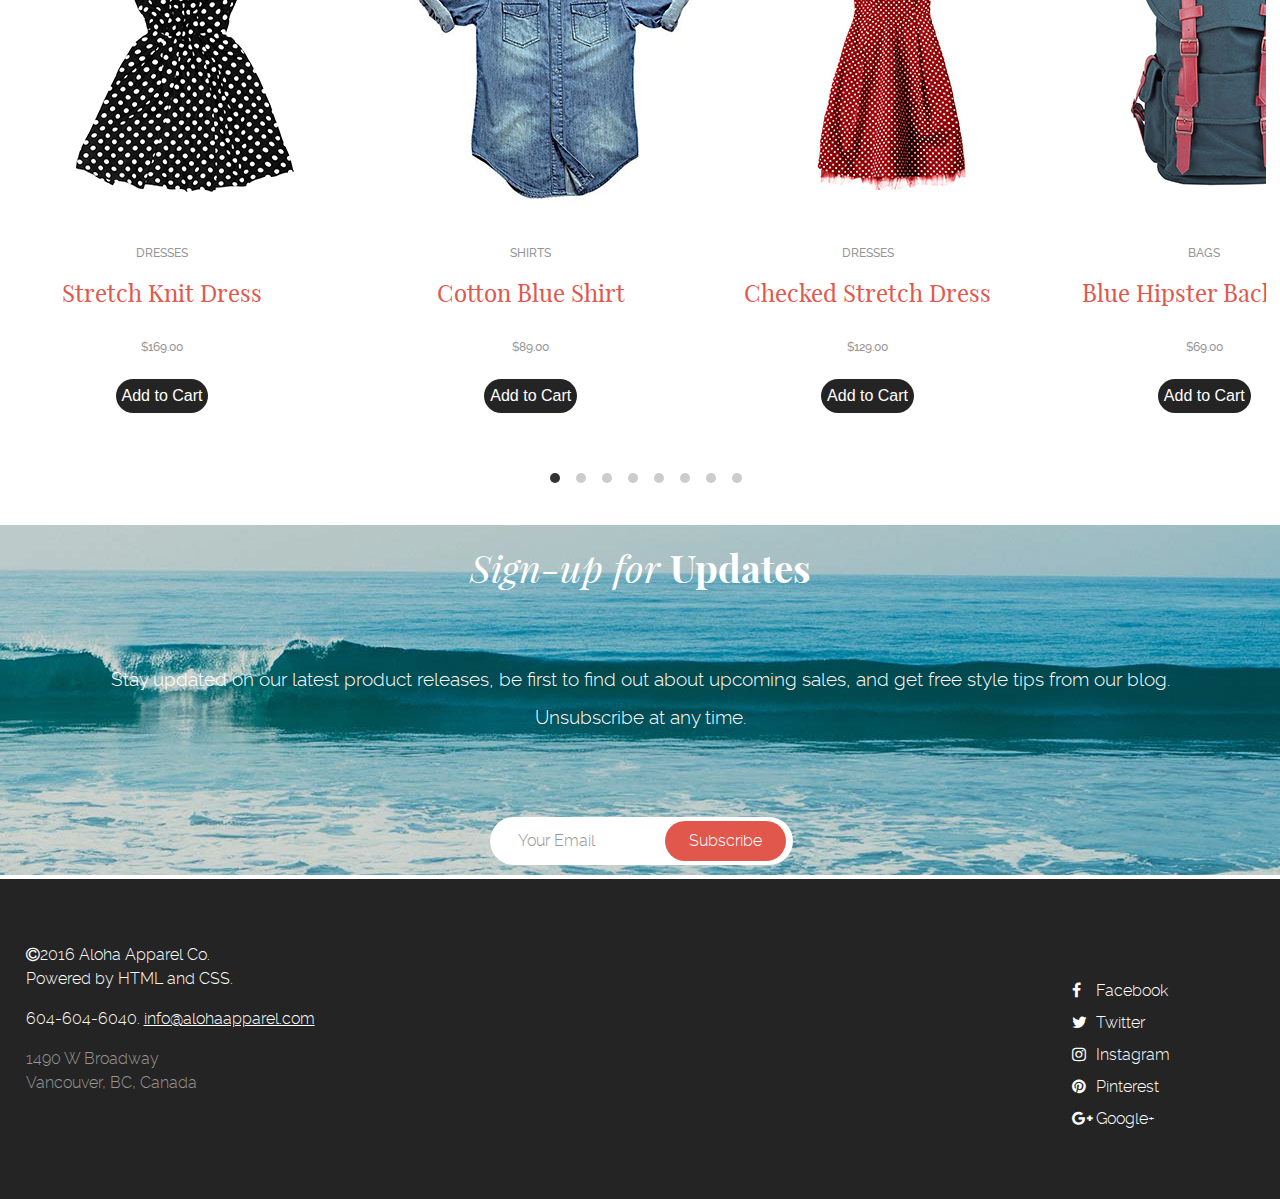
==== commit 95395440: "moving carousel now" ====
--- a/index.html
+++ b/index.html
@@ -5,9 +5,9 @@
   <meta charset="utf-8">
   <meta name="viewport" content="width=device-width, initial-scale=1">
   <title>Aloha Shop</title>
-  <link rel="stylesheet" href="reset.css">
-  <link rel="stylesheet" href="flickity.min.css" />
-  <link rel="stylesheet" href="style.css">
+  <link rel="stylesheet" href="css/reset.css">
+  <link rel="stylesheet" href="css/flickity.min.css" />
+  <link rel="stylesheet" href="css/style.css">
   <link rel="stylesheet" href="font-awesome-4.6.3/css/font-awesome.min.css">
 </head>
 
@@ -75,7 +75,7 @@
   <!-- 8images************************************************* -->
   <section class="container" id="featured">
     <h2 class="">Most-Loved <span class="thick">Product</span></h2>
-    <div class="main-carousel">
+    <div class="main-carousel" >
       <div class="productwidth">
         <img src="images/stretch-knit-dress.jpg" alt="Image of stretch knit dress">
         <p class="type-price">Dresses</p>
@@ -171,9 +171,9 @@
     </section>
   </footer>
   <!-- JavaScript*********************** -->
-  <script src="jquery-3.1.1.js"></script>
-  <script src="flickity.pkgd.min.js"></script>
-  <script src="main.js"></script>
+  <script src="js/jquery-3.1.1.js"></script>
+  <script src="js/flickity.pkgd.min.js"></script>
+  <script src="js/main.js"></script>
 </body>
 
 </html>--- a/css/style.css
+++ b/css/style.css
@@ -0,0 +1,609 @@
+/* Generated by Font Squirrel (https://www.fontsquirrel.com) on October 2, 2016 */
+
+@font-face {
+  font-family: 'playfair_display';
+  src: url('../fonts/playfairdisplay-bold-webfont.eot');
+  src: url('../fonts/playfairdisplay-bold-webfont.eot?#iefix') format('embedded-opentype'), url('../fonts/playfairdisplay-bold-webfont.woff2') format('woff2'), url('../fonts/playfairdisplay-bold-webfont.woff') format('woff'), url('../fonts/playfairdisplay-bold-webfont.ttf') format('truetype'), url('../fonts/playfairdisplay-bold-webfont.svg#playfair_displaybold') format('svg');
+  font-weight: bold;
+  font-style: normal;
+}
+
+@font-face {
+  font-family: 'playfair_display';
+  src: url('../fonts/playfairdisplay-bolditalic-webfont.eot');
+  src: url('../fonts/playfairdisplay-bolditalic-webfont.eot?#iefix') format('embedded-opentype'), url('../fonts/playfairdisplay-bolditalic-webfont.woff2') format('woff2'), url('../fonts/playfairdisplay-bolditalic-webfont.woff') format('woff'), url('../fonts/playfairdisplay-bolditalic-webfont.ttf') format('truetype'), url('../fonts/playfairdisplay-bolditalic-webfont.svg#playfair_displaybold_italic') format('svg');
+  font-weight: bold;
+  font-style: italic;
+}
+
+@font-face {
+  font-family: 'playfair_display';
+  src: url('../fonts/playfairdisplay-italic-webfont.eot');
+  src: url('../fonts/playfairdisplay-italic-webfont.eot?#iefix') format('embedded-opentype'), url('../fonts/playfairdisplay-italic-webfont.woff2') format('woff2'), url('../fonts/playfairdisplay-italic-webfont.woff') format('woff'), url('../fonts/playfairdisplay-italic-webfont.ttf') format('truetype'), url('../fonts/playfairdisplay-italic-webfont.svg#playfair_displayitalic') format('svg');
+  font-weight: normal;
+  font-style: italic;
+}
+
+@font-face {
+  font-family: 'playfair_display';
+  src: url('../fonts/playfairdisplay-regular-webfont.eot');
+  src: url('../fonts/playfairdisplay-regular-webfont.eot?#iefix') format('embedded-opentype'), url('../fonts/playfairdisplay-regular-webfont.woff2') format('woff2'), url('../fonts/playfairdisplay-regular-webfont.woff') format('woff'), url('../fonts/playfairdisplay-regular-webfont.ttf') format('truetype'), url('../fonts/playfairdisplay-regular-webfont.svg#playfair_displayregular') format('svg');
+  font-weight: normal;
+  font-style: normal;
+}
+
+@font-face {
+  font-family: 'raleway';
+  src: url('../fonts/raleway-light-webfont.eot');
+  src: url('../fonts/raleway-light-webfont.eot?#iefix') format('embedded-opentype'), url('../fonts/raleway-light-webfont.woff2') format('woff2'), url('../fonts/raleway-light-webfont.woff') format('woff'), url('../fonts/raleway-light-webfont.ttf') format('truetype'), url('../fonts/raleway-light-webfont.svg#ralewaylight') format('svg');
+  font-weight: normal;
+  font-style: normal;
+}
+
+@font-face {
+  font-family: 'raleway';
+  src: url('../fonts/raleway-lightitalic-webfont.eot');
+  src: url('../fonts/raleway-lightitalic-webfont.eot?#iefix') format('embedded-opentype'), url('../fonts/raleway-lightitalic-webfont.woff2') format('woff2'), url('../fonts/raleway-lightitalic-webfont.woff') format('woff'), url('fonts/raleway-lightitalic-webfont.ttf') format('truetype'), url('../fonts/raleway-lightitalic-webfont.svg#ralewaylight_italic') format('svg');
+  font-weight: normal;
+  font-style: italic;
+  ;
+}
+
+@font-face {
+  font-family: 'raleway';
+  src: url('../fonts/raleway-medium-webfont.eot');
+  src: url('../fonts/raleway-medium-webfont.eot?#iefix') format('embedded-opentype'), url('../fonts/raleway-medium-webfont.woff2') format('woff2'), url('../fonts/raleway-medium-webfont.woff') format('woff'), url('../fonts/raleway-medium-webfont.ttf') format('truetype'), url('../fonts/raleway-medium-webfont.svg#ralewaymedium') format('svg');
+  font-weight: bold;
+  font-style: normal;
+}
+
+@font-face {
+  font-family: 'raleway';
+  src: url('../fonts/raleway-mediumitalic-webfont.eot');
+  src: url('../fonts/raleway-mediumitalic-webfont.eot?#iefix') format('embedded-opentype'), url('../fonts/raleway-mediumitalic-webfont.woff2') format('woff2'), url('../fonts/raleway-mediumitalic-webfont.woff') format('woff'), url('../fonts/raleway-mediumitalic-webfont.ttf') format('truetype'), url('../fonts/raleway-mediumitalic-webfont.svg#ralewaymedium_italic') format('svg');
+  font-weight: bold;
+  font-style: italic;
+}
+
+
+/*******************/
+
+html {
+  font-size: 14px;
+}
+
+body,
+button,
+input {
+  font-family: 'raleway', sans-serif;
+  color: #2d2d2d;
+  font-size: 1rem;
+  line-height: 2;
+}
+
+h1,
+h2,
+h3 {
+  font-family: 'playfair_display', serif;
+  ;
+  line-height: 1;
+}
+
+h2 {
+  font-size: 2.4rem;
+  font-style: italic;
+  padding: 1.5rem;
+  text-align: center;
+}
+
+.reader {
+  overflow: hidden;
+  display: none;
+}
+
+.clearfix:before,
+.clearfix:after {
+  content: "";
+  display: table;
+  clear: both;
+}
+
+
+/*header-------------------*/
+
+.top-header {
+  top: 0;
+  position: fixed;
+  display: block;
+  z-index: 3;
+  background-color: hsla(0, 0%, 100%, .85);
+  border-bottom: 1px solid #e1e1e1;
+}
+
+.counter {
+  position: absolute;
+  background-color: red;
+  border-radius: 50%;
+  color: white;
+  padding: 5px;
+  font-weight: bold;
+  text-align: right;
+}
+
+.add-cart-button {
+  margin-top: 5px;
+  font-family: 'railway', sans-serif;
+  border-radius: 25px;
+  border: 0;
+  background-color: #242424;
+  color: white;
+}
+
+.top {
+  display: flex;
+  flex-wrap: wrap;
+  justify-content: space-between;
+  padding-top: 1rem;
+  padding-bottom: .5rem;
+}
+
+.logo {
+  align-self: flex-start;
+  flex: 0 1 50%;
+}
+
+.logo img {
+  max-width: 110px;
+}
+
+.cart {
+  cursor: pointer;
+  width: 50px;
+  flex: 0 1 50%;
+  text-align: right;
+}
+
+.navigation {
+  text-transform: uppercase;
+  align-self: center;
+  flex: 1 0 auto;
+}
+
+.navigation ul {
+  text-align: center;
+  border-top: 1px solid;
+  border-color: #d7d7d7;
+}
+
+.navigation li {
+  display: inline-block;
+  font-weight: bold;
+  margin: 0 1rem;
+  padding-top: .5rem;
+}
+
+a {
+  color: #e2574c;
+  text-decoration: none;
+}
+
+a:hover {
+  color: #b64036;
+}
+
+
+/*----------------------*/
+
+.banner {
+  margin-top: 8.35rem;
+  background: linear-gradient( to bottom, rgba(0, 0, 0, 0.25) 0%, rgba(0, 0, 0, 0.25) 100%), url('../images/banner-girl.png') no-repeat center 60px, url('../images/flower-bkgd.jpg') repeat-x center top;
+  height: 400px;
+  position: relative;
+  background-size: cover, 150px 370px, cover;
+}
+
+.bannertext {
+  color: white;
+  left: 50%;
+  top: 50%;
+  width: 80%;
+  transform: translate(-50%, -50%);
+  position: absolute;
+  text-align: center;
+}
+
+
+/********************************/
+
+.collection {
+  text-transform: uppercase;
+  font-size: 1.25rem;
+  font-style: normal;
+  font-weight: bold;
+  font-family: 'raleway', sans-serif;
+}
+
+.spring {
+  margin-top: 1.25rem;
+  font-family: 'playfair_display', serif;
+  ;
+  font-size: 2.5rem;
+  font-weight: normal;
+}
+
+
+/************************************************webtext*/
+
+.thick {
+  font-weight: bold;
+  font-style: normal;
+}
+
+.webtext {
+  text-align: center;
+  padding: 3rem 5rem;
+}
+
+.webtext p {
+  font-size: 1.15rem;
+}
+
+
+/*******************************/
+
+.products-container {
+  display: flex;
+  flex-wrap: wrap;
+}
+
+.rectangular-product {
+  flex: 2 0 100%;
+  max-width: 100%;
+  border: 4px solid white;
+  border-left: 0;
+  border-right: 0;
+}
+
+.square-product {
+  flex: 1 0 45%;
+  max-width: 50%;
+  border: 4px solid white;
+}
+
+.mens {
+  background: linear-gradient( to bottom, rgba(0, 0, 0, 0.25) 0%, rgba(0, 0, 0, 0.25) 100%), url('../images/mens-category.jpg') no-repeat;
+  background-size: cover;
+  position: relative;
+  height: 50vw;
+}
+
+.trends {
+  background: linear-gradient( to bottom, rgba(0, 0, 0, 0.25) 0%, rgba(0, 0, 0, 0.25) 100%), url('../images/trends-category.jpg') no-repeat;
+  background-size: cover;
+  height: 50vw;
+  border-left: 0;
+  position: relative;
+}
+
+.glasses {
+  background: linear-gradient( to bottom, rgba(0, 0, 0, 0.25) 0%, rgba(0, 0, 0, 0.25) 100%), url('../images/glasses-category.jpg') no-repeat;
+  background-size: cover;
+  height: 50vw;
+  border-right: 0;
+  position: relative;
+}
+
+.sale {
+  background: linear-gradient( to bottom, rgba(0, 0, 0, 0.25) 0%, rgba(0, 0, 0, 0.25) 100%), url('../images/sale-category.jpg') no-repeat;
+  background-size: cover;
+  height: 50vw;
+  border-left: 0;
+  position: relative;
+}
+
+.bags {
+  background: linear-gradient( to bottom, rgba(0, 0, 0, 0.25) 0%, rgba(0, 0, 0, 0.25) 100%), url('../images/bags-category.jpg') no-repeat;
+  background-size: cover;
+  height: 50vw;
+  border-right: 0;
+  position: relative;
+}
+
+.womens {
+  background: linear-gradient( to bottom, rgba(0, 0, 0, 0.25) 0%, rgba(0, 0, 0, 0.25) 100%), url('../images/womens-category.jpg') no-repeat;
+  background-size: cover;
+  height: 50vw;
+  border-left: 0;
+  border-right: 0;
+  position: relative;
+}
+
+.product-name a {
+  color: white;
+  top: 50%;
+  left: 50%;
+  transform: translate(-50%, -50%);
+  position: absolute;
+  text-transform: uppercase;
+  font-size: 1.75rem;
+  font-weight: bold;
+  font-family: 'raleway', sans-serif;
+}
+
+.product-name a:hover {
+  color: #f5ebc6;
+}
+
+
+/*******************************/
+
+.container {
+  margin: 0 auto;
+  padding: 0 2%;
+  width: 100%;
+}
+
+.productwidth {
+  width: 100%;
+  text-align: center;
+  padding: 3rem 2rem;
+  line-height: 1.8;
+}
+
+.main-carousel {
+  margin-bottom: 4rem;
+  text-align: center;
+}
+
+
+/************************************/
+
+.type-price {
+  font-size: .75rem;
+  font-weight: bold;
+  color: #969696;
+  font-family: 'raleway', serif;
+  ;
+  text-transform: uppercase;
+  padding: 1rem;
+}
+
+.product {
+  font-family: 'playfair_display', sans-serif;
+  ;
+  font-size: 1.5rem;
+  color: #e2574c;
+  padding-bottom: 1rem;
+}
+
+
+/***************************/
+
+.sea-banner {
+  display: block;
+  background: linear-gradient( to bottom, rgba(0, 0, 0, 0.15) 0%, rgba(0, 0, 0, 0.15) 100%), url('../images/wave-bkgd.jpg') no-repeat center bottom;
+  position: relative;
+  margin-bottom: .25rem;
+  height: 350px;
+}
+
+.sea-text {
+  color: white;
+  padding: 0;
+  text-align: center;
+  width: 100%;
+  font-family: 'raleway', serif;
+  font-size: 1.2rem;
+}
+
+
+/***************************/
+
+.sea-banner input {
+  border-radius: 25px;
+  border: 0;
+}
+
+.input-form {
+  display: block;
+  margin: 2rem auto 0;
+  position: relative;
+  width: 300px;
+}
+
+.sea-banner input[type="email"] {
+  color: #969696;
+  padding: .5rem 1.75rem;
+  padding-right: 85px;
+  width: 190px;
+}
+
+.sea-banner input[type="submit"] {
+  background-color: #e2574c;
+  padding: .25rem 1.5rem;
+  cursor: pointer;
+  color: white;
+  top: .25rem;
+  right: .25rem;
+  position: absolute;
+  ;
+}
+
+.sea-banner input[type="submit"]:hover,
+input[type="submit"]:active {
+  background-color: #b64036;
+}
+
+
+/***************************/
+
+footer {
+  color: white;
+  background-color: #242424;
+  overflow: hidden;
+  font-family: 'playfair_display', serif;
+  text-align: center;
+}
+
+.contactpos {
+  margin-top: 4rem;
+  margin-bottom: 4rem;
+  line-height: 1.5;
+  color: white;
+  font-family: 'raleway', sans-serif;
+}
+
+.number {
+  padding-top: 1rem;
+  padding-bottom: 1rem;
+}
+
+.number a[href="mailto:info@alohaapparel.com"] {
+  color: white;
+  text-decoration: underline;
+}
+
+.number a[href="mailto:info@alohaapparel.com"]:hover {
+  color: #e2574c;
+}
+
+.address {
+  color: #969696;
+}
+
+.social {
+  margin-top: 4rem;
+  margin-bottom: 4rem;
+  list-style-type: none;
+  line-height: 1.5;
+  font-family: 'raleway';
+}
+
+.social a[href="#"] {
+  color: white;
+}
+
+.social a[href="#"]:hover {
+  color: #e2574c;
+}
+
+.social i {
+  min-width: 1.5rem;
+}
+
+.social li {
+  display: inline-block;
+}
+
+.social-name {
+  display: none;
+}
+
+
+/* flickity design*/
+
+.flickity-prev-next-button {
+  display: none
+}
+
+.is-selected {
+  padding-left: 0;
+}
+
+
+/*Tablet View**********************************/
+
+@media all and (min-width: 600px) {
+  html {
+    font-size: 16px;
+  }
+  .banner {
+    margin-top: 5.35rem;
+  }
+  .top {
+    flex-wrap: nowrap;
+  }
+  .logo {
+    order: 1;
+    flex-basis: 15%;
+  }
+  .cart {
+    order: 3;
+    flex-basis: 15%;
+    width: 50px;
+  }
+  .navigation {
+    flex-basis: 70%;
+    order: 2;
+  }
+  .navigation ul {
+    border-top: 0;
+    padding: 0;
+  }
+  /***********************************/
+  .spring {
+    font-size: 3.5rem;
+  }
+  /***********************************/
+  .rectangular-product {
+    height: 25vw;
+    flex-basis: 49%;
+  }
+  .square-product {
+    height: 25vw;
+    flex-basis: 24%;
+  }
+  .rectangular-product.mens,
+  .square-product.bags {
+    border-right: 4px solid white;
+  }
+  .square-product.trends,
+  .rectangular-product.womens {
+    border-left: 4px solid white;
+  }
+  /***********************************/
+  .productwidth {
+    width: 50%;
+  }
+  .position-footer {
+    display: flex;
+    justify-content: space-between;
+  }
+  .contactpos {
+    text-align: left;
+    margin-bottom: 0;
+  }
+  .social-name {
+    display: inline;
+    ;
+  }
+  .social {
+    padding-top: 2rem;
+    text-align: left;
+  }
+  .social li {
+    display: block;
+    line-height: 2;
+    padding-top: 0;
+    margin-top: 0;
+    margin-right: 6rem;
+  }
+  .webtext {
+    text-align: center;
+  }
+}
+
+@media all and (min-width: 1240px) {
+  .banner {
+    margin-top: 5.35rem;
+  }
+  .container {
+    max-width: 1240px;
+  }
+  .productwidth {
+    width: 22%;
+  }
+  .webtext {
+    text-align: center;
+  }
+}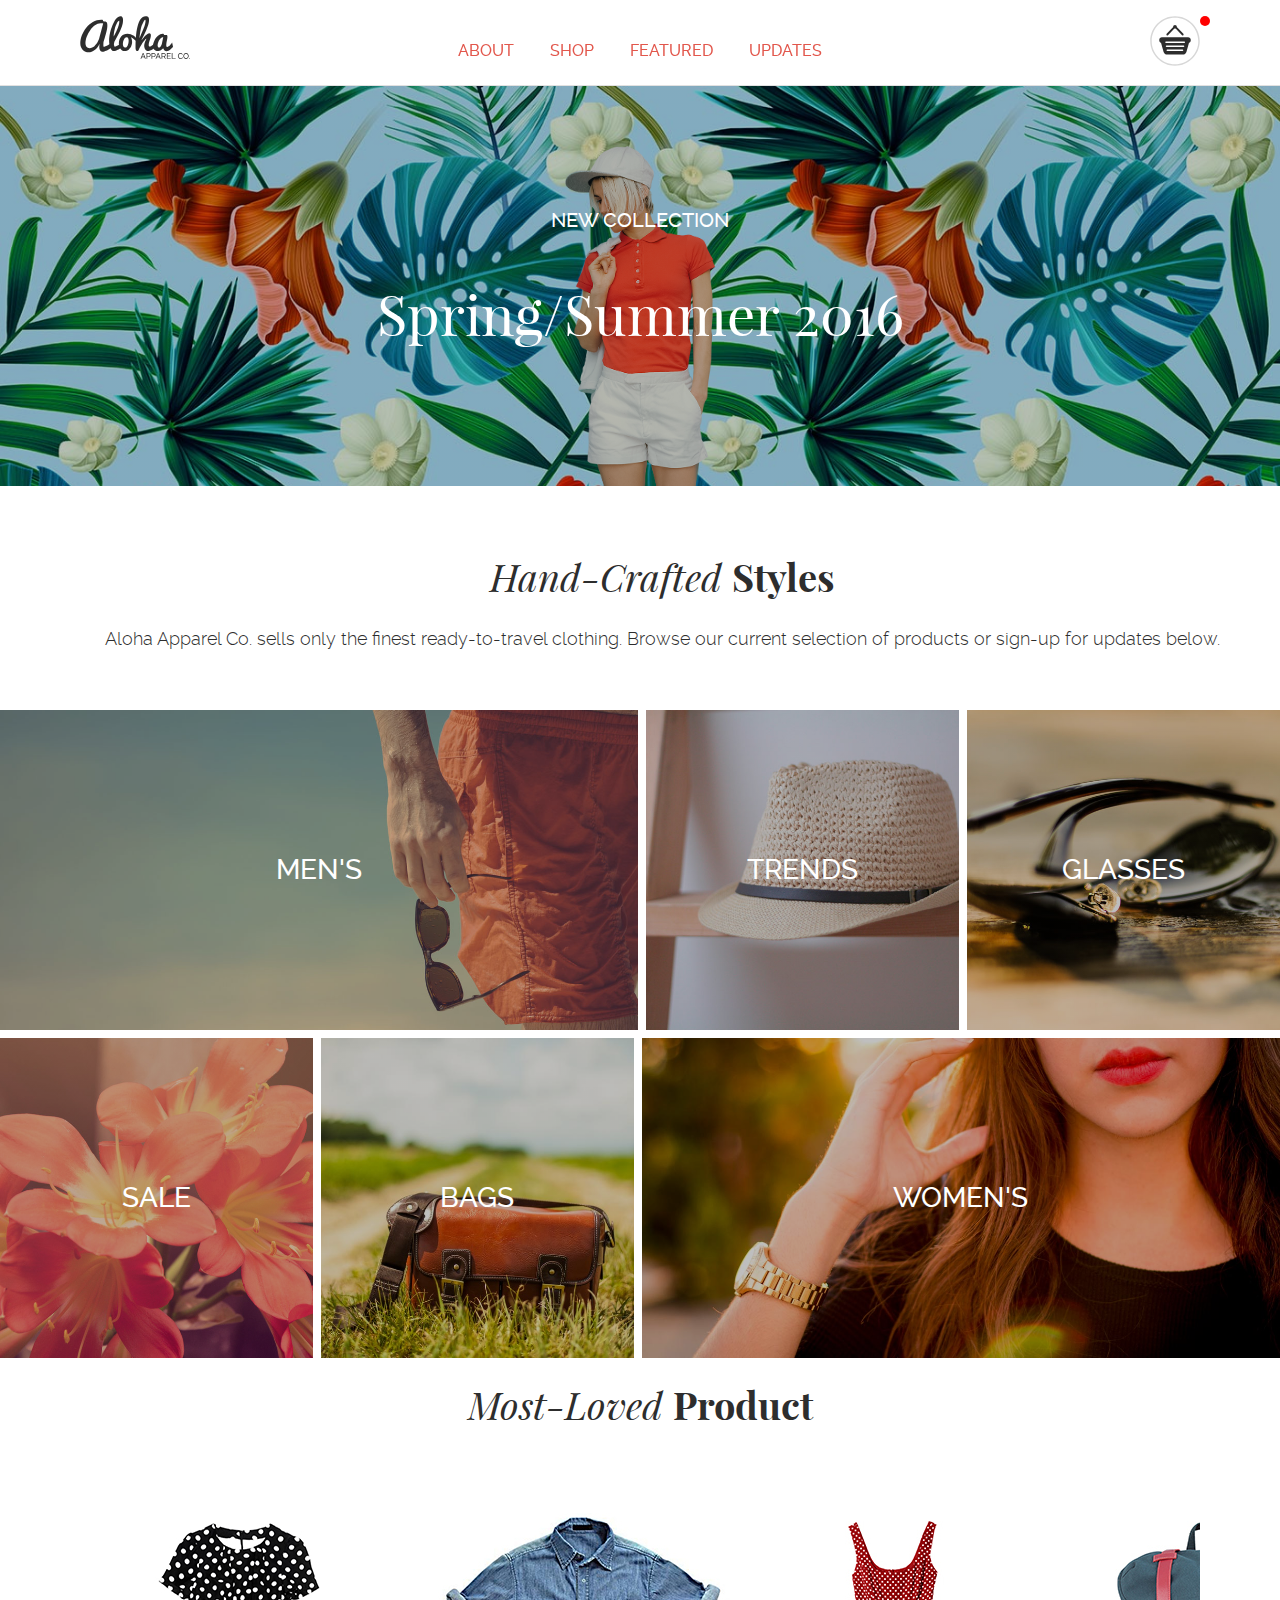
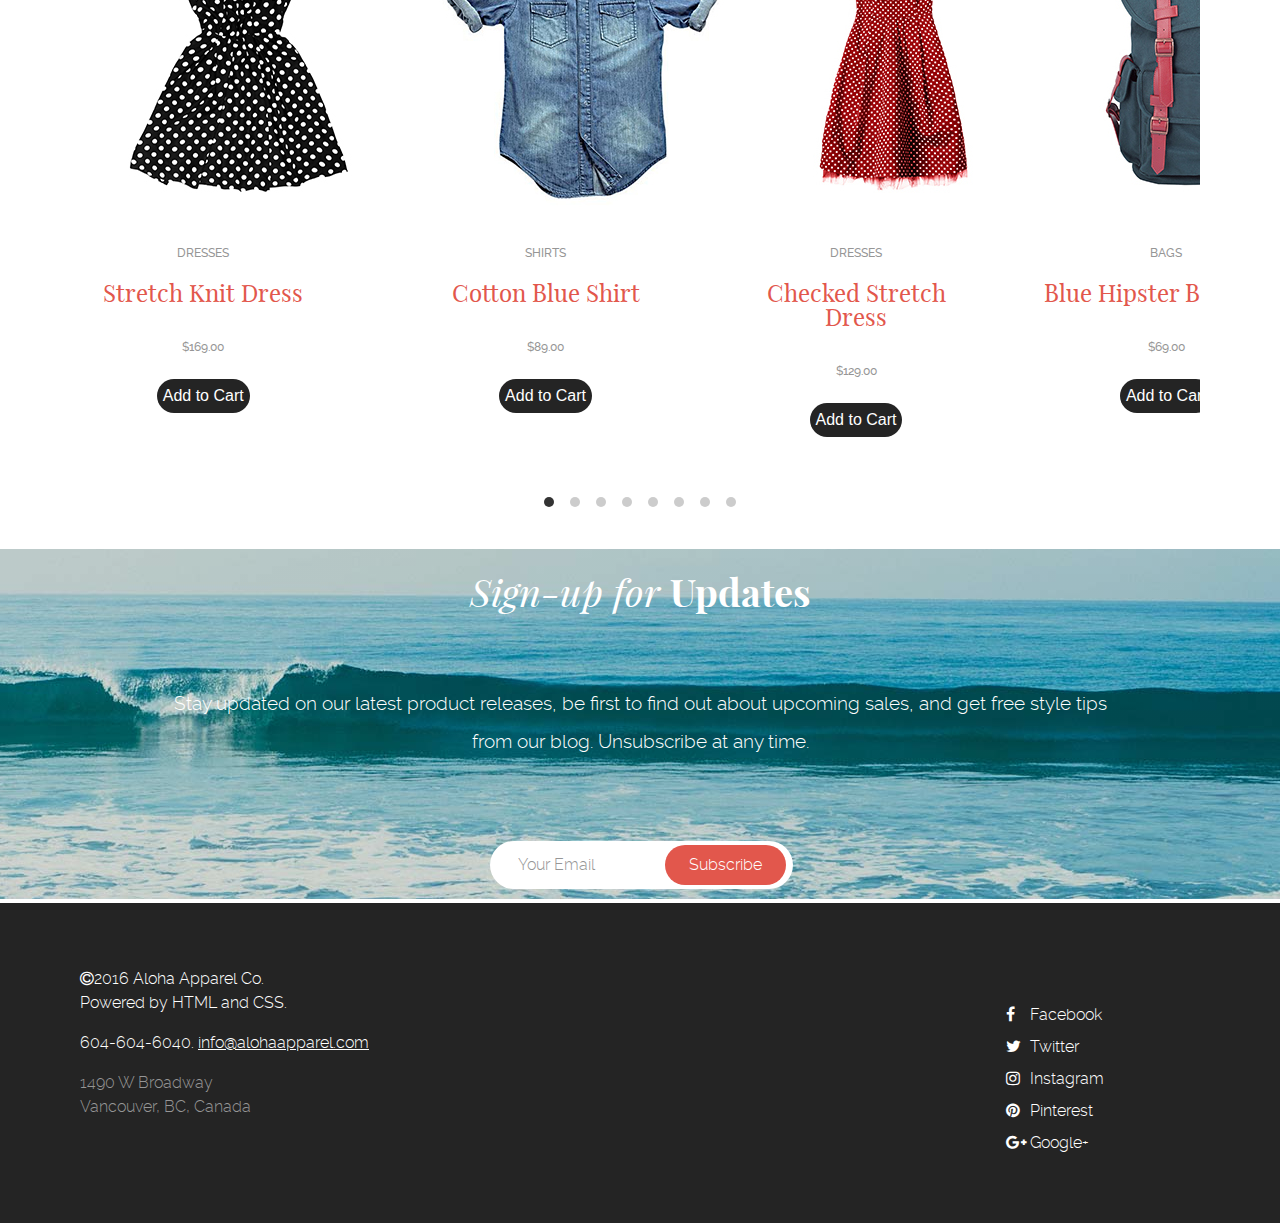
==== commit 1d11d725: "fixing header width" ====
--- a/index.html
+++ b/index.html
@@ -13,8 +13,9 @@
 
 <body>
   <!-- Header**********************************************Header -->
-  <header class="container top-header">
+  <header class="top-header">
     <!-- logo*********** -->
+    <div class="container">
     <h1 class="reader">Aloha</h1>
     <section class="top">
       <div class="logo">
@@ -33,6 +34,7 @@
         </ul>
       </nav>
     </section>
+    </div>
   </header>
   <!-- Hero Image*************************************************** -->
   <div class="banner">
--- a/css/style.css
+++ b/css/style.css
@@ -340,7 +340,6 @@
 .container {
   margin: 0 auto;
   padding: 0 2%;
-  width: 100%;
 }
 
 .productwidth {
@@ -370,7 +369,6 @@
 
 .product {
   font-family: 'playfair_display', sans-serif;
-  ;
   font-size: 1.5rem;
   color: #e2574c;
   padding-bottom: 1rem;
@@ -540,6 +538,13 @@
     border-top: 0;
     padding: 0;
   }
+  .top-header {
+    width:100%;
+  }
+  .container {
+      /*width: 600px;*/
+
+  }
   /***********************************/
   .spring {
     font-size: 3.5rem;
@@ -606,4 +611,11 @@
   .webtext {
     text-align: center;
   }
+  .top-header {
+    width:100%;
+  }
+  .container {
+      width: 1120px;
+
+  }
 }